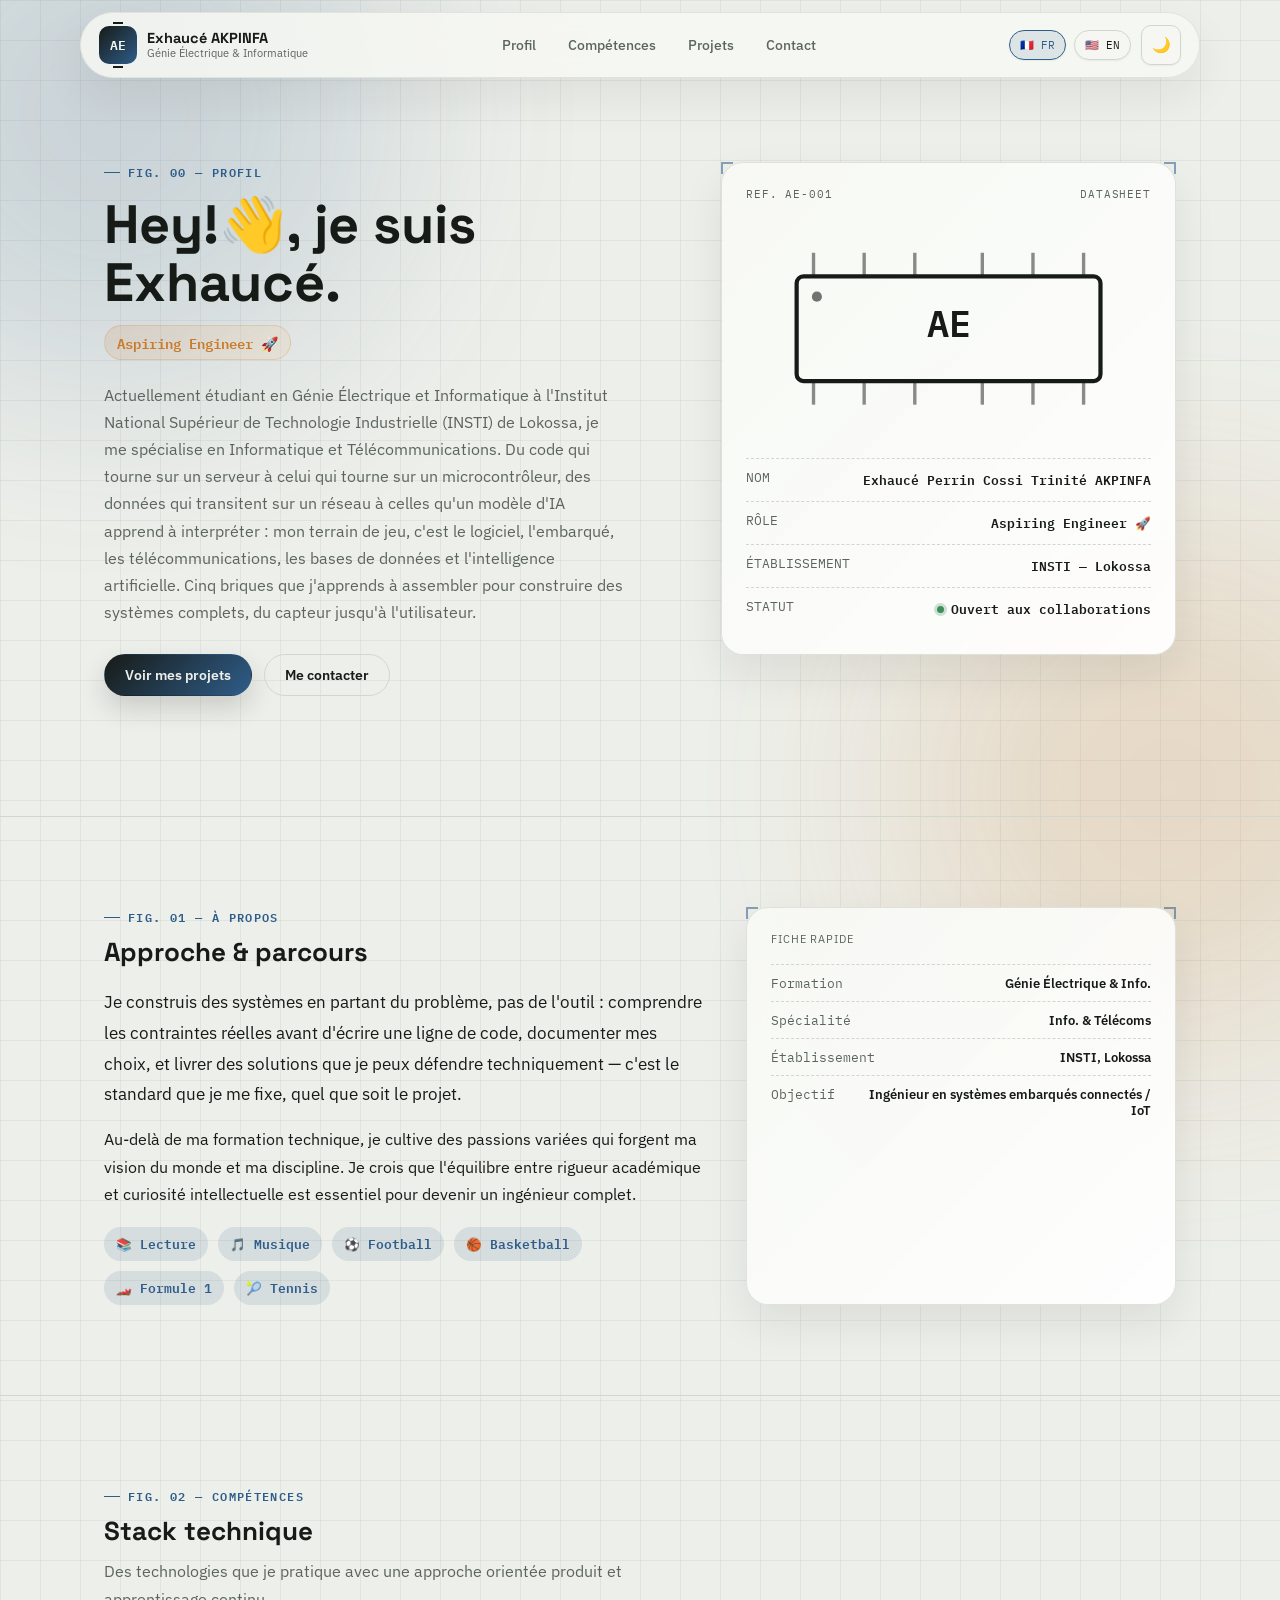
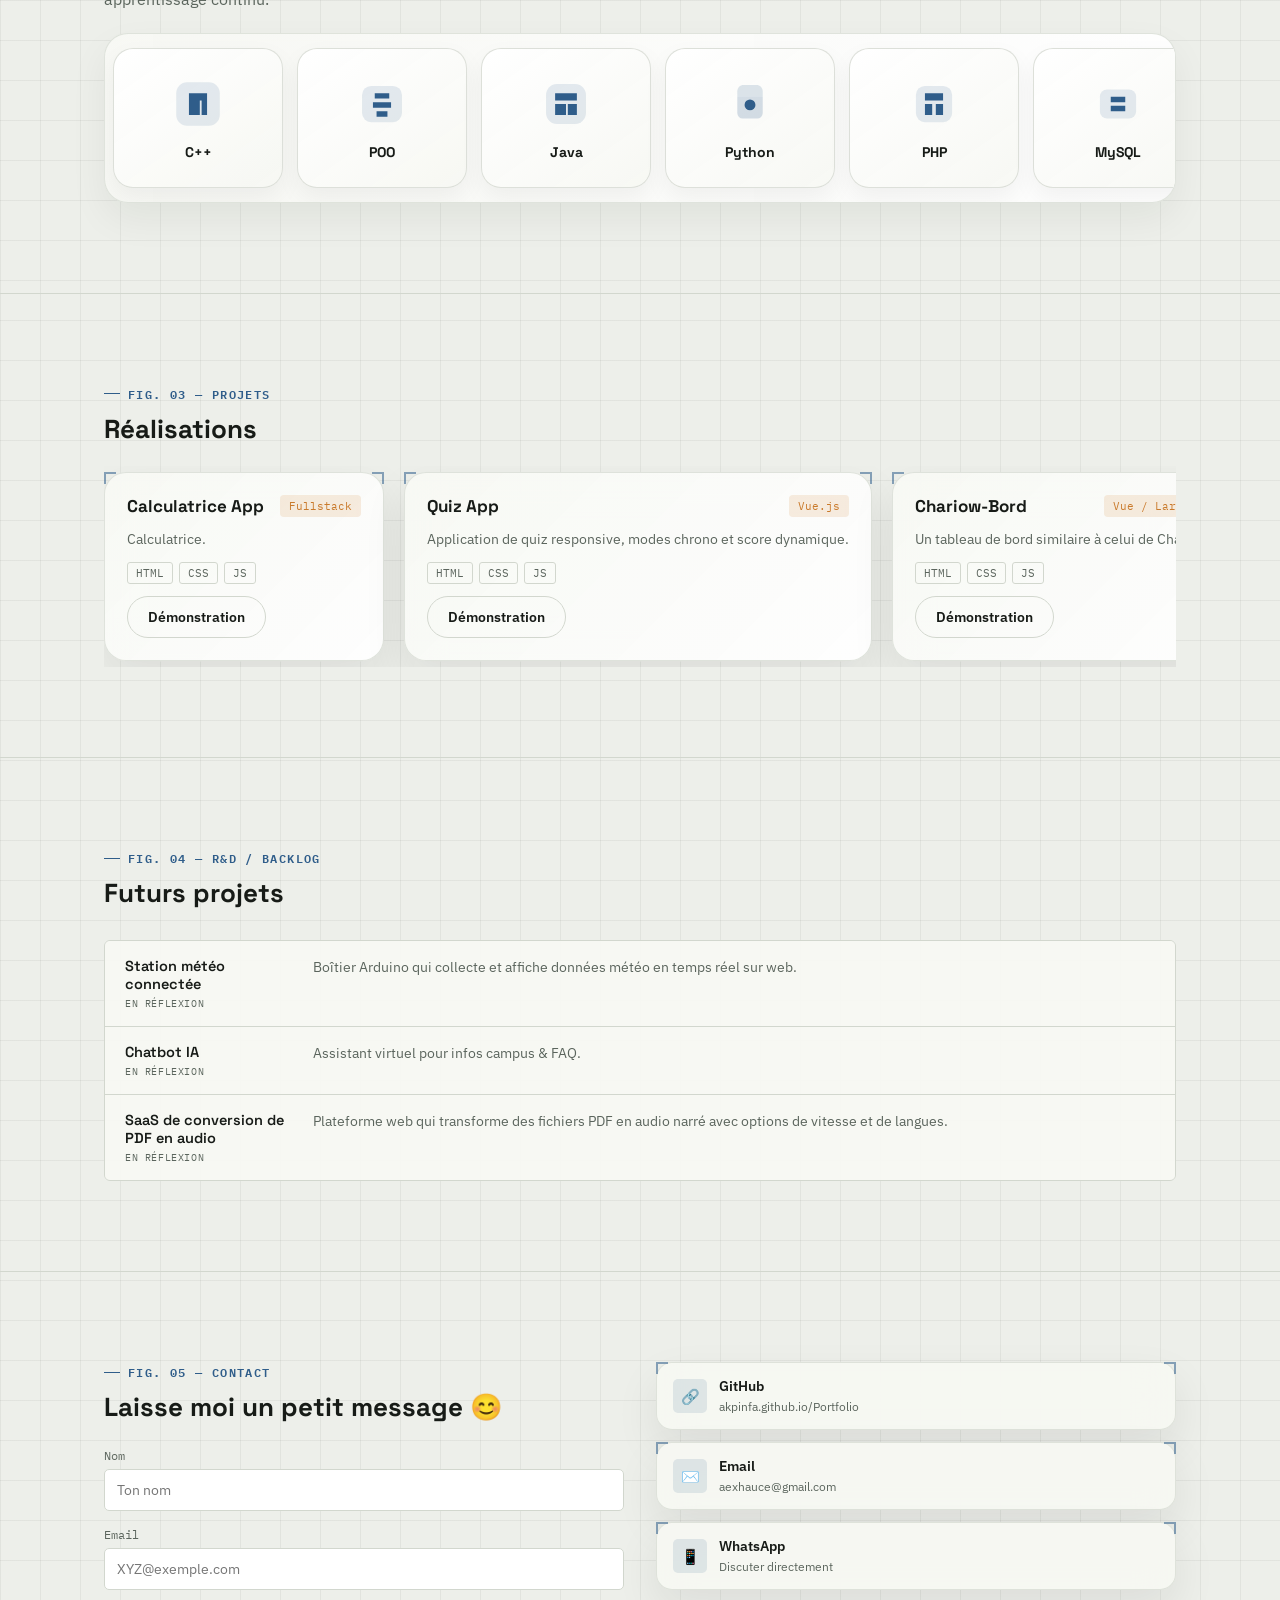
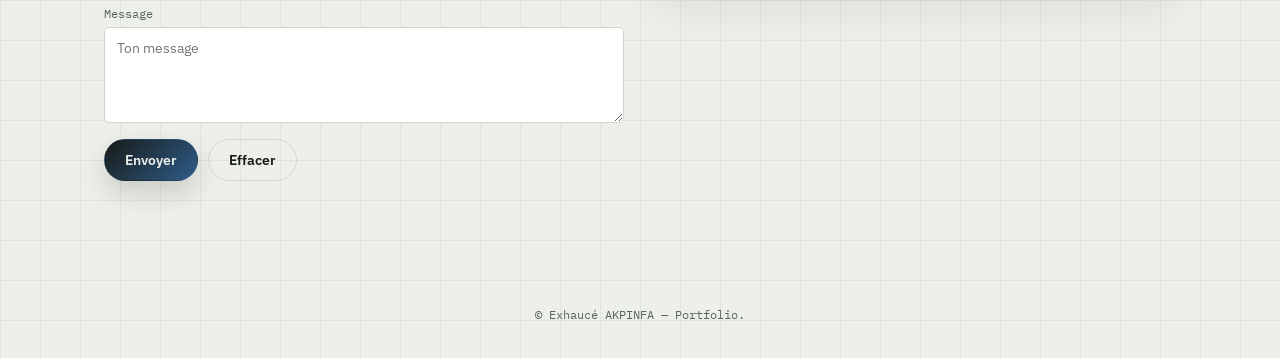
==== index.html @ bc0ed8f1 "Update demo links to use GitHub Pages URLs" ====
<!DOCTYPE html>
<html lang="fr">
<head>
<meta charset="UTF-8" />
<meta name="viewport" content="width=device-width, initial-scale=1" />
<title>Exhaucé AKPINFA — Portfolio</title>
<meta name="description" content="Portfolio d'AKPINFA Cossi Trinité Exhaucé Perrin — étudiant en Génie Électrique &amp; Informatique et Télécommunication, INSTI Lokossa. Aspiring Engineer 🚀" />
<link rel="icon" href="data:image/svg+xml,%3Csvg xmlns='http://www.w3.org/2000/svg' viewBox='0 0 40 40'%3E%3Crect x='6' y='6' width='28' height='28' rx='3' fill='%23171B17'/%3E%3Ctext x='20' y='26' text-anchor='middle' font-family='monospace' font-size='14' fill='%236FB3E8'%3EAE%3C/text%3E%3C/svg%3E" />
<link rel="preconnect" href="https://fonts.googleapis.com">
<link rel="stylesheet" href="https://fonts.googleapis.com/css2?family=Space+Grotesk:wght@500;600;700&family=IBM+Plex+Sans:wght@400;500;600&family=IBM+Plex+Mono:wght@400;500;600&display=swap">
<link rel="stylesheet" href="style.css">
</head>
<body>

<header class="site-nav">
  <div class="wrap nav-inner">
    <a href="#top" class="brand">
      <div class="chip-logo">AE</div>
      <div class="brand-text">
        <div class="brand-name">Exhaucé AKPINFA</div>
        <div class="brand-role">Génie Électrique &amp; Informatique </div>
      </div>
    </a>
    <nav class="links nav-mobile-hide">
      <a href="#about" data-i18n="navAbout">Profil</a>
      <a href="#skills" data-i18n="navSkills">Compétences</a>
      <a href="#projects" data-i18n="navProjects">Projets</a>
      <a href="#contact" data-i18n="navContact">Contact</a>
    </nav>
    <div class="header-actions">
      <div class="lang-switcher" role="tablist" aria-label="Language selector">
        <button class="lang-switch active" type="button" data-lang="fr" aria-label="Français">🇫🇷 FR</button>
        <button class="lang-switch" type="button" data-lang="en" aria-label="English">🇺🇸 EN</button>
      </div>
      <button class="theme-toggle" id="themeToggle" aria-label="Basculer en mode plan (blueprint)" title="Mode plan / blueprint">🌙</button>
    </div>
  </div>
</header>

<main id="top">

  <!-- ============ HERO ============ -->
  <section class="hero">
    <div class="wrap hero-grid">
      <div class="hero-copy reveal">
        <span class="eyebrow" data-i18n="heroEyebrow">FIG. 00 — PROFIL</span>
        <h1 class="hero-title" data-i18n="heroTitle">Hey!👋, je suis Exhaucé.</h1>
        <span class="hero-role" data-i18n="heroRole">Aspiring Engineer 🚀</span>
        <p class="hero-lede" data-i18n="heroIntro">
          Actuellement étudiant en Génie Électrique et Informatique à l'Institut National Supérieur de
          Technologie Industrielle (INSTI) de Lokossa, je me spécialise en Informatique et
          Télécommunications. Du code qui tourne sur un serveur à celui qui tourne sur un microcontrôleur, des données qui transitent sur un réseau à celles qu'un modèle d'IA apprend à interpréter : mon terrain de jeu, c'est le logiciel, l'embarqué, les télécommunications, les bases de données et l'intelligence artificielle. Cinq briques que j'apprends à assembler pour construire des systèmes complets, du capteur jusqu'à l'utilisateur.
        </p>
        <div class="hero-ctas">
          <a href="#projects" class="btn btn-primary" data-i18n="heroBtnProjects">Voir mes projets</a>
          <a href="#contact" class="btn btn-ghost" data-i18n="heroBtnContact">Me contacter</a>
        </div>
      </div>

      <div class="spec-card datasheet reveal">
        <div class="datasheet-title">
          <span>REF. AE-001</span>
          <span>DATASHEET</span>
        </div>

        <svg class="ic-diagram" viewBox="0 0 240 130" fill="none">
          <!-- pins -->
          <g stroke="currentColor" stroke-width="2" opacity="0.5">
            <line x1="40" y1="20" x2="40" y2="34"/>
            <line x1="70" y1="20" x2="70" y2="34"/>
            <line x1="100" y1="20" x2="100" y2="34"/>
            <line x1="140" y1="20" x2="140" y2="34"/>
            <line x1="170" y1="20" x2="170" y2="34"/>
            <line x1="200" y1="20" x2="200" y2="34"/>
            <line x1="40" y1="96" x2="40" y2="110"/>
            <line x1="70" y1="96" x2="70" y2="110"/>
            <line x1="100" y1="96" x2="100" y2="110"/>
            <line x1="140" y1="96" x2="140" y2="110"/>
            <line x1="170" y1="96" x2="170" y2="110"/>
            <line x1="200" y1="96" x2="200" y2="110"/>
          </g>
          <rect x="30" y="34" width="180" height="62" rx="4" fill="none" stroke="currentColor" stroke-width="2.5"/>
          <circle cx="42" cy="46" r="3" fill="currentColor" opacity="0.6"/>
          <text x="120" y="70" text-anchor="middle" font-family="'IBM Plex Mono', monospace" font-size="22" font-weight="600" fill="currentColor">AE</text>
        </svg>

        <div class="datasheet-row">
          <span class="datasheet-key" data-i18n="datasheetName">NOM</span>
          <span class="datasheet-val">Exhaucé Perrin Cossi Trinité AKPINFA</span>
        </div>
        <div class="datasheet-row">
          <span class="datasheet-key" data-i18n="datasheetRole">RÔLE</span>
          <span class="datasheet-val">Aspiring Engineer 🚀</span>
        </div>
        <div class="datasheet-row">
          <span class="datasheet-key" data-i18n="datasheetSchool">ÉTABLISSEMENT</span>
          <span class="datasheet-val">INSTI — Lokossa</span>
        </div>
        <div class="datasheet-row">
          <span class="datasheet-key" data-i18n="datasheetStatus">STATUT</span>
          <span class="datasheet-val status-live">
            <span class="led-dot"></span> <span data-i18n="datasheetStatusValue">Ouvert aux collaborations</span>
          </span>
        </div>
      </div>
    </div>
  </section>

  <!-- ============ ABOUT ============ -->
  <section id="about">
    <div class="wrap about-grid">
      <div class="about-text reveal">
        <span class="eyebrow" data-i18n="aboutEyebrow">FIG. 01 — À PROPOS</span>
        <h2 class="section-title" style="margin-bottom:18px;" data-i18n="aboutTitle">Approche &amp; parcours</h2>
        <p class="lede" data-i18n="aboutP1">
          Je construis des systèmes en partant du problème, pas de l'outil : comprendre les contraintes
          réelles avant d'écrire une ligne de code, documenter mes choix, et livrer des solutions que je
          peux défendre techniquement — c'est le standard que je me fixe, quel que soit le projet.
        </p>
        <p data-i18n="aboutP2">
          Au-delà de ma formation technique, je cultive des passions variées qui forgent ma vision du monde et ma discipline. Je crois que l'équilibre entre rigueur académique et curiosité intellectuelle est essentiel pour devenir un ingénieur complet.
        </p>
        <div class="interest-list">
          <span class="interest-chip">📚 Lecture</span>
          <span class="interest-chip">🎵 Musique</span>
          <span class="interest-chip">⚽ Football</span>
          <span class="interest-chip">🏀 Basketball</span>
          <span class="interest-chip">🏎️ Formule 1</span>
          <span class="interest-chip">🎾 Tennis</span>
        </div>
      </div>

      <div class="spec-card facts-card reveal">
        <div class="datasheet-title"><span data-i18n="aboutQuickCard">FICHE RAPIDE</span></div>
        <div class="datasheet-row">
          <span class="datasheet-key mono" data-i18n="aboutFormation">Formation</span>
          <span class="datasheet-val">Génie Électrique &amp; Info.</span>
        </div>
        <div class="datasheet-row">
          <span class="datasheet-key mono" data-i18n="aboutSpeciality">Spécialité</span>
          <span class="datasheet-val">Info. &amp; Télécoms</span>
        </div>
        <div class="datasheet-row">
          <span class="datasheet-key mono" data-i18n="aboutSchool">Établissement</span>
          <span class="datasheet-val">INSTI, Lokossa</span>
        </div>
        <div class="datasheet-row">
          <span class="datasheet-key mono" data-i18n="aboutGoal">Objectif</span>
          <span class="datasheet-val">Ingénieur en systèmes embarqués connectés / IoT</span>
        </div>
      </div>
    </div>
  </section>

  <!-- ============ SKILLS ============ -->
  <section id="skills">
    <div class="wrap">
      <div class="skills-head reveal">
        <div>
          <span class="eyebrow" data-i18n="skillsEyebrow">FIG. 02 — COMPÉTENCES</span>
          <h2 class="section-title" style="margin-bottom:10px;" data-i18n="skillsTitle">Stack technique</h2>
          <p class="skills-intro" data-i18n="skillsIntro">Des technologies que je pratique avec une approche orientée produit et apprentissage continu.</p>
        </div>
      </div>
      <div class="skills-marquee reveal" aria-label="Technologies principales">
        <div class="marquee-track">
          <div class="marquee-group">
            <div class="skill-pill"><svg viewBox="0 0 64 64" aria-hidden="true"><rect x="8" y="8" width="48" height="48" rx="12" fill="currentColor" opacity="0.12"/><path d="M22 20h20v8H22zM22 28h12v16H22zM36 28h6v16h-6z" fill="currentColor"/></svg><span>C++</span></div>
            <div class="skill-pill"><svg viewBox="0 0 64 64" aria-hidden="true"><rect x="10" y="12" width="44" height="40" rx="10" fill="currentColor" opacity="0.12"/><path d="M24 20h16v6H24zM22 30h20v6H22zM26 40h12v6H26z" fill="currentColor"/></svg><span>POO</span></div>
            <div class="skill-pill"><svg viewBox="0 0 64 64" aria-hidden="true"><rect x="10" y="10" width="44" height="44" rx="12" fill="currentColor" opacity="0.12"/><path d="M20 20h24v8H20zM20 32h12v12H20zM34 32h10v12H34z" fill="currentColor"/></svg><span>Java</span></div>
            <div class="skill-pill"><svg viewBox="0 0 64 64" aria-hidden="true"><path d="M18 18c0-4 3-7 7-7h14c4 0 7 3 7 7v6H18z" fill="currentColor" opacity="0.16"/><path d="M18 24h28v18a6 6 0 0 1-6 6H24a6 6 0 0 1-6-6z" fill="currentColor" opacity="0.2"/><circle cx="32" cy="33" r="6" fill="currentColor"/></svg><span>Python</span></div>
            <div class="skill-pill"><svg viewBox="0 0 64 64" aria-hidden="true"><rect x="12" y="12" width="40" height="40" rx="10" fill="currentColor" opacity="0.12"/><path d="M22 20h20v8H22zM22 32h8v12h-8zM34 32h8v12h-8z" fill="currentColor"/></svg><span>PHP</span></div>
            <div class="skill-pill"><svg viewBox="0 0 64 64" aria-hidden="true"><rect x="12" y="16" width="40" height="32" rx="8" fill="currentColor" opacity="0.12"/><path d="M24 24h16v6H24zM24 34h16v6H24z" fill="currentColor"/></svg><span>MySQL</span></div>
            <div class="skill-pill"><svg viewBox="0 0 64 64" aria-hidden="true"><path d="M18 18h28a6 6 0 0 1 6 6v16a6 6 0 0 1-6 6H18a6 6 0 0 1-6-6V24a6 6 0 0 1 6-6Z" fill="currentColor" opacity="0.12"/><path d="M22 24v16l10-6 10 6V24" stroke="currentColor" stroke-width="4" fill="none" stroke-linecap="round" stroke-linejoin="round"/></svg><span>Laravel</span></div>
            <div class="skill-pill"><svg viewBox="0 0 64 64" aria-hidden="true"><rect x="10" y="14" width="44" height="36" rx="10" fill="currentColor" opacity="0.12"/><path d="M22 22h20v20H22z" fill="currentColor" opacity="0.22"/><path d="M26 30h12v4H26zM26 38h8v4h-8z" fill="currentColor"/></svg><span>React</span></div>
            <div class="skill-pill"><svg viewBox="0 0 64 64" aria-hidden="true"><path d="M16 18c0-4 3-7 7-7h18c4 0 7 3 7 7v28c0 4-3 7-7 7H23c-4 0-7-3-7-7z" fill="currentColor" opacity="0.12"/><path d="M24 20v24M40 20v24" stroke="currentColor" stroke-width="5" stroke-linecap="round"/></svg><span>Node</span></div>
          </div>
          <div class="marquee-group" aria-hidden="true">
            <div class="skill-pill"><svg viewBox="0 0 64 64" aria-hidden="true"><rect x="8" y="8" width="48" height="48" rx="12" fill="currentColor" opacity="0.12"/><path d="M22 20h20v8H22zM22 28h12v16H22zM36 28h6v16h-6z" fill="currentColor"/></svg><span>C++</span></div>
            <div class="skill-pill"><svg viewBox="0 0 64 64" aria-hidden="true"><rect x="10" y="12" width="44" height="40" rx="10" fill="currentColor" opacity="0.12"/><path d="M24 20h16v6H24zM22 30h20v6H22zM26 40h12v6H26z" fill="currentColor"/></svg><span>POO</span></div>
            <div class="skill-pill"><svg viewBox="0 0 64 64" aria-hidden="true"><rect x="10" y="10" width="44" height="44" rx="12" fill="currentColor" opacity="0.12"/><path d="M20 20h24v8H20zM20 32h12v12H20zM34 32h10v12H34z" fill="currentColor"/></svg><span>Java</span></div>
            <div class="skill-pill"><svg viewBox="0 0 64 64" aria-hidden="true"><path d="M18 18c0-4 3-7 7-7h14c4 0 7 3 7 7v6H18z" fill="currentColor" opacity="0.16"/><path d="M18 24h28v18a6 6 0 0 1-6 6H24a6 6 0 0 1-6-6z" fill="currentColor" opacity="0.2"/><circle cx="32" cy="33" r="6" fill="currentColor"/></svg><span>Python</span></div>
            <div class="skill-pill"><svg viewBox="0 0 64 64" aria-hidden="true"><rect x="12" y="12" width="40" height="40" rx="10" fill="currentColor" opacity="0.12"/><path d="M22 20h20v8H22zM22 32h8v12h-8zM34 32h8v12h-8z" fill="currentColor"/></svg><span>PHP</span></div>
            <div class="skill-pill"><svg viewBox="0 0 64 64" aria-hidden="true"><rect x="12" y="16" width="40" height="32" rx="8" fill="currentColor" opacity="0.12"/><path d="M24 24h16v6H24zM24 34h16v6H24z" fill="currentColor"/></svg><span>MySQL</span></div>
            <div class="skill-pill"><svg viewBox="0 0 64 64" aria-hidden="true"><path d="M18 18h28a6 6 0 0 1 6 6v16a6 6 0 0 1-6 6H18a6 6 0 0 1-6-6V24a6 6 0 0 1 6-6Z" fill="currentColor" opacity="0.12"/><path d="M22 24v16l10-6 10 6V24" stroke="currentColor" stroke-width="4" fill="none" stroke-linecap="round" stroke-linejoin="round"/></svg><span>Laravel</span></div>
            <div class="skill-pill"><svg viewBox="0 0 64 64" aria-hidden="true"><rect x="10" y="14" width="44" height="36" rx="10" fill="currentColor" opacity="0.12"/><path d="M22 22h20v20H22z" fill="currentColor" opacity="0.22"/><path d="M26 30h12v4H26zM26 38h8v4h-8z" fill="currentColor"/></svg><span>React</span></div>
            <div class="skill-pill"><svg viewBox="0 0 64 64" aria-hidden="true"><path d="M16 18c0-4 3-7 7-7h18c4 0 7 3 7 7v28c0 4-3 7-7 7H23c-4 0-7-3-7-7z" fill="currentColor" opacity="0.12"/><path d="M24 20v24M40 20v24" stroke="currentColor" stroke-width="5" stroke-linecap="round"/></svg><span>Node</span></div>
          </div>
        </div>
      </div>
    </div>
  </section>

  <!-- ============ PROJECTS ============ -->
  <section id="projects">
    <div class="wrap">
      <div class="section-title-row reveal">
        <div>
          <span class="eyebrow" data-i18n="projectsEyebrow">FIG. 03 — PROJETS</span>
          <h2 class="section-title" data-i18n="projectsTitle">Réalisations</h2>
        </div>
      </div>
      <div class="projects-marquee">
        <div class="projects-track">
          <div class="projects-group">
            <div class="spec-card project-card" id="project-demo-1">
              <div class="project-top">
                <div class="project-name" data-i18n="project1Name">Calculatrice App</div>
                <span class="project-stack-badge" data-i18n="project1Badge">Fullstack</span>
              </div>
              <div class="project-desc" data-i18n="project1Desc">Calculatrice.</div>
              <div class="tag-row">
                <span class="tag">HTML</span><span class="tag">CSS</span><span class="tag">JS</span>
              </div>
              <a href="akpinfa.github.io/Portfolio/calculatrice.html" target="_blank" rel="noopener" class="btn btn-ghost demo-btn">Démonstration</a>
            </div>
            <div class="spec-card project-card" id="project-demo-2">
              <div class="project-top">
                <div class="project-name" data-i18n="project2Name">Quiz App</div>
                <span class="project-stack-badge">Vue.js</span>
              </div>
              <div class="project-desc" data-i18n="project2Desc">Application de quiz responsive, modes chrono et score dynamique.</div>
              <div class="tag-row">
                <span class="tag">HTML</span><span class="tag">CSS</span><span class="tag">JS</span>
              </div>
              <a href="	akpinfa.github.io/Portfolio/Wave.html" target="_blank" rel="noopener" class="btn btn-ghost demo-btn">Démonstration</a>
            </div>
            <div class="spec-card project-card" id="project-demo-3">
              <div class="project-top">
                <div class="project-name" data-i18n="project3Name">Chariow-Bord</div>
                <span class="project-stack-badge">Vue / Laravel</span>
              </div>
              <div class="project-desc" data-i18n="project3Desc">Un tableau de bord similaire à celui de Chariow.</div>
              <div class="tag-row">
                <span class="tag">HTML</span><span class="tag">CSS</span><span class="tag">JS</span>
              </div>
              <a href="	akpinfa.github.io/Portfolio/Dashborad%20chariow.html" target="_blank" rel="noopener" class="btn btn-ghost demo-btn">Démonstration</a>
            </div>
          </div>
          <div class="projects-group" aria-hidden="true">
            <div class="spec-card project-card" id="project-demo-1-copy">
              <div class="project-top">
                <div class="project-name" data-i18n="project1Name">Calculatrice App</div>
                <span class="project-stack-badge" data-i18n="project1Badge">Fullstack</span>
              </div>
              <div class="project-desc" data-i18n="project1Desc">Calculatrice.</div>
              <div class="tag-row">
                <span class="tag">HTML</span><span class="tag">CSS</span><span class="tag">JS</span>
              </div>
              <a href="https://github.com/AKPINFA/Portfolio/blob/main/calculatrice.html" target="_blank" rel="noopener" class="btn btn-ghost demo-btn">Démonstration</a>
            </div>
            <div class="spec-card project-card" id="project-demo-2-copy">
              <div class="project-top">
                <div class="project-name" data-i18n="project2Name">Quiz App</div>
                <span class="project-stack-badge">Vue.js</span>
              </div>
              <div class="project-desc" data-i18n="project2Desc">Application de quiz responsive, modes chrono et score dynamique.</div>
              <div class="tag-row">
                <span class="tag">HTML</span><span class="tag">CSS</span><span class="tag">JS</span>
              </div>
              <a href="https://github.com/AKPINFA/Portfolio/blob/main/Wave.html" target="_blank" rel="noopener" class="btn btn-ghost demo-btn">Démonstration</a>
            </div>
            <div class="spec-card project-card" id="project-demo-3-copy">
              <div class="project-top">
                <div class="project-name" data-i18n="project3Name">Chariow-Bord</div>
                <span class="project-stack-badge">Vue / Laravel</span>
              </div>
              <div class="project-desc" data-i18n="project3Desc">Un tableau de bord similaire à celui de Chariow.</div>
              <div class="tag-row">
                <span class="tag">HTML</span><span class="tag">CSS</span><span class="tag">JS</span>
              </div>
              <a href="https://github.com/AKPINFA/Portfolio/blob/main/Dashborad%20chariow.html" target="_blank" rel="noopener" class="btn btn-ghost demo-btn">Démonstration</a>
            </div>
          </div>
        </div>
      </div>
    </div>
  </section>

  <!-- ============ FUTURS PROJETS ============ -->
  <section id="backlog">
    <div class="wrap">
      <span class="eyebrow" data-i18n="backlogEyebrow">FIG. 04 — R&amp;D / BACKLOG</span>
      <h2 class="section-title" style="margin-bottom:30px;" data-i18n="backlogTitle">Futurs projets</h2>
      <div class="backlog-list">
        <div class="backlog-item">
          <div>
            <div class="backlog-name" data-i18n="backlog2Name">Station météo connectée</div>
            <span class="backlog-status" data-i18n="backlog2Status">En réflexion</span>
          </div>
          <div class="backlog-desc" data-i18n="backlog2Desc">Boîtier Arduino qui collecte et affiche données météo en temps réel sur web.</div>
        </div>
        <div class="backlog-item">
          <div>
            <div class="backlog-name" data-i18n="backlog6Name">Chatbot IA</div>
            <span class="backlog-status" data-i18n="backlog6Status">En réflexion</span>
          </div>
          <div class="backlog-desc" data-i18n="backlog6Desc">Assistant virtuel pour infos campus &amp; FAQ.</div>
        </div>
        <div class="backlog-item">
          <div>
            <div class="backlog-name" data-i18n="backlog8Name">SaaS de conversion de PDF en audio</div>
            <span class="backlog-status" data-i18n="backlog8Status">En réflexion</span>
          </div>
          <div class="backlog-desc" data-i18n="backlog8Desc">Plateforme web qui transforme des fichiers PDF en audio narré avec options de vitesse et de langues.</div>
        </div>
      </div>
    </div>
  </section>

  <!-- ============ CONTACT ============ -->
  <section id="contact">
    <div class="wrap contact-grid">
      <div>
        <span class="eyebrow" data-i18n="contactEyebrow">FIG. 05 — CONTACT</span>
        <h2 class="section-title" style="margin-bottom:24px;" data-i18n="contactTitle">Laisse moi un petit message 😊</h2>
        <form id="contactForm">
          <div class="field">
            <label for="name" data-i18n="contactNameLabel">Nom</label>
            <input type="text" id="name" name="name" data-i18n-placeholder="contactNamePlaceholder" placeholder="Ton nom" required />
          </div>
          <div class="field">
            <label for="email" data-i18n="contactEmailLabel">Email</label>
            <input type="email" id="email" name="email" data-i18n-placeholder="contactEmailPlaceholder" placeholder="XYZ@exemple.com" required />
          </div>
          <div class="field">
            <label for="message" data-i18n="contactMessageLabel">Message</label>
            <textarea id="message" name="message" rows="4" data-i18n-placeholder="contactMessagePlaceholder" placeholder="Ton message" required></textarea>
          </div>
          <div class="form-actions">
            <button type="submit" class="btn btn-primary" data-i18n="contactSubmit">Envoyer</button>
            <button type="reset" class="btn btn-ghost" data-i18n="contactReset">Effacer</button>
          </div>
        </form>
      </div>

      <div class="direct-links">
        <a class="spec-card direct-link" href="https://akpinfa.github.io/Portfolio" target="_blank" rel="noopener">
          <span class="ic">🔗</span>
          <span>
            <span class="direct-link-title" style="display:block;" data-i18n="contactGithub">GitHub</span>
            <span class="direct-link-sub">akpinfa.github.io/Portfolio</span>
          </span>
        </a>
        <a class="spec-card direct-link" href="mailto:aexhauce@gmail.com">
          <span class="ic">✉️</span>
          <span>
            <span class="direct-link-title" style="display:block;" data-i18n="contactEmail">Email</span>
            <span class="direct-link-sub">aexhauce@gmail.com</span>
          </span>
        </a>
        <a class="spec-card direct-link" href="https://wa.me/qr/JQLBW744HTAOM1" target="_blank" rel="noopener">
          <span class="ic">📱</span>
          <span>
            <span class="direct-link-title" style="display:block;" data-i18n="contactWhatsapp">WhatsApp</span>
            <span class="direct-link-sub" data-i18n="contactWhatsappSub">Discuter directement</span>
          </span>
        </a>
      </div>
    </div>
  </section>

</main>

<footer>
  <div class="wrap">
    <p data-i18n="footerText">© <span id="year"></span> Exhaucé AKPINFA — Portfolio.</p>
  </div>
</footer>

<script src="script.js"></script>

</body>
</html>
---- style.css ----
:root{
    --bg:#EDEFEA;
    --bg-card:#F6F7F2;
    --bg-raised:#FFFFFF;
    --ink:#171B17;
    --ink-soft:#5B655D;
    --line:#D2D7CE;
    --grid-line:rgba(23,27,23,0.055);
    --accent:#2F5D8A;
    --accent-soft:rgba(47,93,138,0.12);
    --accent2:#C97A2B;
    --accent2-soft:rgba(201,122,43,0.14);
    --led:#3E8E5C;
    --radius:6px;
    --shadow:0 1px 2px rgba(23,27,23,0.06);
    color-scheme: light;
  }
  html.theme-blueprint{
    --bg:#0E2540;
    --bg-card:#123356;
    --bg-raised:#153A63;
    --ink:#EAF1F8;
    --ink-soft:#9FB9D2;
    --line:rgba(255,255,255,0.16);
    --grid-line:rgba(255,255,255,0.07);
    --accent:#7DC0F2;
    --accent-soft:rgba(125,192,242,0.16);
    --accent2:#F2A65A;
    --accent2-soft:rgba(242,166,90,0.18);
    --led:#6BE39A;
    --shadow:0 1px 2px rgba(0,0,0,0.35);
    color-scheme: dark;
  }

  *{box-sizing:border-box;}
  html{scroll-behavior:smooth;}
  body{
    margin:0;
    overflow-x:hidden;
    position:relative;
    background:
      linear-gradient(var(--grid-line) 1px, transparent 1px) 0 0/40px 40px,
      linear-gradient(90deg, var(--grid-line) 1px, transparent 1px) 0 0/40px 40px,
      var(--bg);
    color:var(--ink);
    font-family:'IBM Plex Sans', sans-serif;
    transition:background-color .25s ease, color .25s ease;
    -webkit-font-smoothing:antialiased;
  }
  body::before, body::after{
    content:"";
    position:fixed;
    width:34rem;
    height:34rem;
    border-radius:50%;
    filter:blur(110px);
    opacity:.18;
    z-index:-1;
    pointer-events:none;
    animation:floatGlow 14s ease-in-out infinite;
  }
  body::before{top:-10rem; left:-10rem; background:var(--accent);}
  body::after{bottom:-10rem; right:-10rem; background:var(--accent2); animation-duration:18s;}
  a{color:inherit;}
  img,svg{max-width:100%;}
  ::selection{background:var(--accent-soft); color:var(--ink);}
  :focus-visible{outline:2px solid var(--accent); outline-offset:3px;}

  .wrap{max-width:1120px; margin:0 auto; padding:0 24px;}
  .mono{font-family:'IBM Plex Mono', monospace;}

  .eyebrow{
    font-family:'IBM Plex Mono', monospace;
    font-size:11.5px;
    letter-spacing:.12em;
    text-transform:uppercase;
    color:var(--accent);
    font-weight:600;
    display:flex;
    align-items:center;
    gap:8px;
  }
  .eyebrow::before{
    content:"";
    width:16px; height:1px; background:var(--accent);
    display:inline-block;
  }

  /* ---------- Nav ---------- */
  header.site-nav{
    position:sticky; top:0; z-index:40;
    padding:12px 0;
    background:transparent;
  }
  .nav-inner{
    display:flex; align-items:center; justify-content:space-between;
    padding:12px 18px;
    gap:16px;
    border:1px solid color-mix(in srgb, var(--line) 70%, white 30%);
    border-radius:999px;
    background:color-mix(in srgb, var(--bg-card) 70%, rgba(255,255,255,0.45));
    backdrop-filter:blur(22px);
    box-shadow:0 18px 45px rgba(23,27,23,0.07);
  }
  .brand{display:flex; align-items:center; gap:10px; text-decoration:none;}
  .chip-logo{
    width:38px; height:38px; border-radius:10px;
    background:linear-gradient(135deg, var(--ink), var(--accent)); color:var(--bg-card);
    display:flex; align-items:center; justify-content:center;
    font-family:'IBM Plex Mono', monospace; font-weight:600; font-size:13px;
    position:relative; flex-shrink:0;
  }
  .chip-logo::before, .chip-logo::after{
    content:""; position:absolute; left:50%; transform:translateX(-50%);
    width:10px; height:2px; background:var(--ink);
  }
  .chip-logo::before{ top:-4px; }
  .chip-logo::after{ bottom:-4px; }
  .brand-text{line-height:1.15;}
  .brand-name{font-family:'Space Grotesk', sans-serif; font-weight:700; font-size:14.5px;}
  .brand-role{font-size:11px; color:var(--ink-soft);}

  nav.links{display:flex; align-items:center; gap:8px;}
  nav.links a{
    font-size:13.5px; text-decoration:none; color:var(--ink-soft);
    font-weight:500; padding:8px 12px; border-radius:999px;
    transition:all .2s ease;
  }
  nav.links a:hover, nav.links a:focus-visible{
    color:var(--accent); background:var(--accent-soft); transform:translateY(-1px);
  }

  .header-actions{display:flex; align-items:center; gap:10px;}
  .theme-toggle{
    border:1px solid var(--line); background:var(--bg-card);
    width:40px; height:40px; border-radius:10px; cursor:pointer;
    display:flex; align-items:center; justify-content:center;
    font-size:15px; color:var(--ink);
    box-shadow:var(--shadow);
    transition:transform .2s ease, box-shadow .2s ease;
  }
  .theme-toggle:hover{transform:translateY(-1px); box-shadow:0 10px 24px rgba(23,27,23,0.12);}
  .lang-switcher{display:flex; gap:8px; flex-wrap:wrap;}
  .lang-switch{
    border:1px solid var(--line); background:var(--bg-card); color:var(--ink);
    padding:7px 10px; border-radius:999px; cursor:pointer; font-family:'IBM Plex Mono', monospace;
    font-size:11px; transition:all .2s ease; box-shadow:var(--shadow);
  }
  .lang-switch.active, .lang-switch:hover{
    background:var(--accent-soft); color:var(--accent); border-color:var(--accent);
  }
  .nav-mobile-hide{display:flex;}
  @media (max-width:720px){
    .nav-mobile-hide{display:none;}
  }

  /* ---------- Section scaffolding ---------- */
  section{padding:90px 0;}
  section + section{border-top:1px solid var(--line);}
  .section-head{margin-bottom:36px;}
  .section-title-row{
    display:flex; justify-content:space-between; align-items:center; gap:16px;
    flex-wrap:wrap; margin-bottom:20px;
  }
  h2.section-title{
    font-family:'Space Grotesk', sans-serif;
    font-size:26px; font-weight:700; margin:8px 0 0;
  }
  .section-title-row .btn{padding:9px 14px;}
  .demo-btn{margin-top:auto; width:max-content; padding:8px 12px; font-size:12px;}

  /* corner-bracket "spec card" */
  .spec-card{
    position:relative;
    background:linear-gradient(135deg, color-mix(in srgb, var(--bg-card) 82%, rgba(255,255,255,0.75)), color-mix(in srgb, var(--bg-raised) 78%, rgba(255,255,255,0.68)));
    border:1px solid color-mix(in srgb, var(--line) 70%, rgba(255,255,255,0.55));
    border-radius:22px;
    padding:24px;
    box-shadow:0 18px 44px rgba(23,27,23,0.08);
    backdrop-filter:blur(18px);
  }
  .spec-card::before, .spec-card::after,
  .spec-card .bracket-br, .spec-card .bracket-bl{
    content:""; position:absolute; width:10px; height:10px;
    border-color:var(--accent); opacity:.55;
  }
  .spec-card::before{ top:-1px; left:-1px; border-top:2px solid var(--accent); border-left:2px solid var(--accent); }
  .spec-card::after{ top:-1px; right:-1px; border-top:2px solid var(--accent); border-right:2px solid var(--accent); }

  /* ---------- Hero ---------- */
  .hero{padding-top:72px;}
  .hero-grid{
    display:grid; grid-template-columns:1.25fr 1fr; gap:48px; align-items:start;
  }
  h1.hero-title{
    font-family:'Space Grotesk', sans-serif;
    font-size:clamp(34px, 4.6vw, 54px);
    line-height:1.08; font-weight:700;
    margin:14px 0 6px;
  }
  .hero-role{
    display:inline-flex; align-items:center; gap:8px;
    font-family:'IBM Plex Mono', monospace;
    font-size:14px; font-weight:600; color:var(--accent2);
    background:linear-gradient(135deg, var(--accent2-soft), color-mix(in srgb, var(--accent2-soft) 70%, var(--bg-card)));
    padding:5px 12px; border-radius:999px;
    margin:6px 0 22px;
    border:1px solid color-mix(in srgb, var(--accent2) 20%, transparent);
  }
  .hero-lede{
    font-size:16px; line-height:1.7; color:var(--ink-soft);
    max-width:520px; margin:0 0 28px;
  }
  .hero-ctas{display:flex; gap:12px; flex-wrap:wrap; margin-bottom:30px;}
  .btn{
    font-family:'IBM Plex Sans', sans-serif; font-weight:600; font-size:14px;
    padding:11px 20px; border-radius:999px; text-decoration:none;
    display:inline-flex; align-items:center; gap:8px; cursor:pointer; border:1px solid transparent;
    transition:transform .2s ease, box-shadow .2s ease, opacity .2s ease;
  }
  .btn:active{transform:translateY(1px);}
  .btn-primary{background:linear-gradient(135deg, var(--ink), var(--accent)); color:var(--bg); box-shadow:0 12px 26px rgba(23,27,23,0.16);}
  html.theme-blueprint .btn-primary{background:linear-gradient(135deg, var(--accent), var(--accent2)); color:#0E2540;}
  .btn-primary:hover{opacity:.95; transform:translateY(-2px);}
  .btn-ghost{background:transparent; color:var(--ink); border-color:var(--line);} 
  .btn-ghost:hover{border-color:var(--accent); color:var(--accent);}

  .stack-row{display:flex; flex-wrap:wrap; gap:8px;}
  .stack-chip{
    font-family:'IBM Plex Mono', monospace; font-size:11.5px;
    padding:6px 10px; border:1px solid var(--line); border-radius:999px;
    color:var(--ink-soft); background:var(--bg-raised);
    box-shadow:var(--shadow);
  }

  /* datasheet card in hero */
  .datasheet{
    font-family:'IBM Plex Mono', monospace;
  }
  .datasheet-title{
    display:flex; justify-content:space-between; align-items:center;
    font-size:11px; letter-spacing:.08em; color:var(--ink-soft);
    text-transform:uppercase; margin-bottom:18px;
  }
  .ic-diagram{
    width:100%; display:block; margin:0 auto 20px;
  }
  .datasheet-row{
    display:flex; justify-content:space-between; gap:12px;
    padding:10px 0; border-top:1px dashed var(--line);
    font-size:12.5px;
  }
  .datasheet-row:first-of-type{border-top:1px dashed var(--line);}
  .datasheet-key{color:var(--ink-soft);}
  .datasheet-val{color:var(--ink); text-align:right; font-weight:600;}
  .status-live{display:flex; align-items:center; gap:7px; justify-content:flex-end;}
  .led-dot{
    width:7px; height:7px; border-radius:50%; background:var(--led);
    box-shadow:0 0 0 3px color-mix(in srgb, var(--led) 25%, transparent);
    flex-shrink:0;
  }
  @media (prefers-reduced-motion: no-preference){
    .led-dot{ animation: pulse 2.4s ease-in-out infinite; }
  }
  @keyframes pulse{ 0%,100%{opacity:1;} 50%{opacity:.4;} }

  @media (max-width:860px){
    .hero-grid{grid-template-columns:1fr;}
    .about-grid{grid-template-columns:1fr;}
    .contact-grid{grid-template-columns:1fr;}
  }

  @media (max-width:760px){
    .nav-inner{flex-wrap:wrap; padding:12px 14px; border-radius:24px;}
    .section-title-row{align-items:flex-start;}
    .section-title-row .btn{width:auto;}
    .brand{width:100%; justify-content:space-between;}
    .header-actions{width:100%; justify-content:space-between; margin-top:8px;}
    .lang-switcher{gap:6px;}
    .lang-switch{padding:6px 9px; font-size:10px;}
    .theme-toggle{width:36px; height:36px;}
    section{padding:70px 0;}
    .hero{padding-top:48px;}
    .hero-title{font-size:clamp(28px, 8vw, 38px);}
    .hero-lede{font-size:15px;}
    .hero-ctas{flex-direction:column;}
    .btn{justify-content:center; width:100%;}
    .spec-card, .project-card, .backlog-item{padding:18px;}
    .project-top{flex-direction:column; align-items:flex-start; gap:8px;}
    .datasheet-row{flex-direction:column; align-items:flex-start; gap:4px;}
    .datasheet-val{text-align:left;}
    .backlog-item{grid-template-columns:1fr;}
    .interest-chip{font-size:11.5px;}
  }

  @media (max-width:480px){
    .wrap{padding:0 16px;}
    .brand-name{font-size:13px;}
    .brand-role{display:none;}
    .section-title{font-size:22px;}
    .skill-pill{min-width:150px; height:130px;}
    .project-card{min-width:240px;}
  }

  /* ---------- About ---------- */
  .about-grid{display:grid; grid-template-columns:1.4fr 1fr; gap:40px;}
  .about-text p{font-size:15.5px; line-height:1.8; color:var(--ink); margin:0 0 16px;}
  .about-text p.lede{font-size:17px; color:var(--ink);}
  .interest-list{display:flex; gap:10px; flex-wrap:wrap; margin-top:18px;}
  .interest-chip{
    font-size:12.5px; padding:6px 12px; border-radius:999px;
    background:var(--accent-soft); color:var(--accent);
    font-weight:600; font-family:'IBM Plex Mono', monospace;
  }
  .facts-card .datasheet-row:first-of-type{border-top:none;}
  @media (max-width:860px){ .about-grid{grid-template-columns:1fr;} }

  /* ---------- Skills ---------- */
  .skills-head{
    display:flex; justify-content:space-between; align-items:flex-end; gap:16px;
    margin-bottom:20px; flex-wrap:wrap;
  }
  .skills-intro{margin:8px 0 0; color:var(--ink-soft); max-width:620px; line-height:1.7;}

  .skills-marquee{
    overflow:hidden; border:1px solid color-mix(in srgb, var(--line) 70%, rgba(255,255,255,0.55)); border-radius:24px;
    background:linear-gradient(90deg, color-mix(in srgb, var(--bg-card) 78%, rgba(255,255,255,0.65)), color-mix(in srgb, var(--bg-raised) 80%, rgba(255,255,255,0.65)));
    padding:14px 0;
    box-shadow:0 16px 38px rgba(23,27,23,0.06);
    backdrop-filter:blur(16px);
  }
  .marquee-track{
    display:flex; width:max-content; gap:14px; animation:marquee 20s linear infinite;
  }
  .marquee-group{display:flex; gap:14px; padding:0 8px;}
  .skill-pill{
    min-width:170px; height:140px; border:1px solid color-mix(in srgb, var(--line) 75%, rgba(255,255,255,0.55)); border-radius:20px;
    background:linear-gradient(145deg, color-mix(in srgb, var(--bg-raised) 92%, rgba(255,255,255,0.78)), color-mix(in srgb, var(--bg-card) 86%, rgba(255,255,255,0.72)));
    padding:16px; display:flex; flex-direction:column;
    align-items:center; justify-content:center; gap:10px; box-shadow:0 10px 24px rgba(23,27,23,0.05);
    transition:transform .25s ease, border-color .25s ease, box-shadow .25s ease;
  }
  .skill-pill:hover{
    transform:translateY(-4px) scale(1.02); border-color:var(--accent); box-shadow:0 18px 36px rgba(47,93,138,0.18);
  }
  .skill-pill svg{width:58px; height:58px; color:var(--accent);}
  .skill-pill span{
    font-family:'Space Grotesk', sans-serif; font-weight:700; font-size:14px;
    color:var(--ink);
  }

  @keyframes marquee{
    from{transform:translateX(0);} to{transform:translateX(-50%);} 
  }
  @keyframes marqueeProjects{
    from{transform:translateX(0);} to{transform:translateX(-50%);} 
  }
  @media (prefers-reduced-motion: reduce){
    .marquee-track, .projects-track{animation:none;}
  }

  /* ---------- Projects ---------- */
  .projects-marquee{overflow:hidden; padding:6px 0;}
  .projects-track{display:flex; width:max-content; gap:20px; animation:marqueeProjects 24s linear infinite;}
  .projects-group{display:flex; gap:20px;}
  .project-card{padding:22px; display:flex; flex-direction:column; gap:12px; min-width:280px; transition:transform .25s ease, box-shadow .25s ease, border-color .25s ease;}
  .project-card:hover{transform:translateY(-4px); border-color:var(--accent); box-shadow:0 20px 35px rgba(23,27,23,0.12);}
  .project-top{display:flex; justify-content:space-between; align-items:flex-start; gap:10px;}
  .project-name{font-family:'Space Grotesk', sans-serif; font-weight:700; font-size:17px;}
  .project-stack-badge{
    font-family:'IBM Plex Mono', monospace; font-size:10.5px;
    color:var(--accent2); background:var(--accent2-soft);
    padding:4px 9px; border-radius:4px; white-space:nowrap;
  }
  .project-desc{font-size:13.5px; color:var(--ink-soft); line-height:1.6; flex-grow:1;}
  .tag-row{display:flex; gap:6px; flex-wrap:wrap;}
  .tag{
    font-family:'IBM Plex Mono', monospace; font-size:10.5px;
    padding:3px 8px; border:1px solid var(--line); border-radius:3px;
    color:var(--ink-soft);
  }

  /* ---------- Backlog / futurs projets ---------- */
  .backlog-list{display:flex; flex-direction:column; border:1px solid var(--line); border-radius:var(--radius); overflow:hidden;}
  .backlog-item{
    display:grid; grid-template-columns:170px 1fr; gap:18px;
    padding:16px 20px; background:color-mix(in srgb, var(--bg-card) 90%, rgba(255,255,255,0.6));
    transition:transform .2s ease, border-color .2s ease, box-shadow .2s ease;
  }
  .backlog-item:hover{transform:translateX(4px); border-color:var(--accent); box-shadow:inset 0 0 0 1px color-mix(in srgb, var(--accent) 18%, transparent);}
  .backlog-item + .backlog-item{border-top:1px solid var(--line);}
  .backlog-name{font-family:'Space Grotesk', sans-serif; font-weight:600; font-size:14.5px;}
  .backlog-desc{font-size:13.5px; color:var(--ink-soft); line-height:1.6;}
  .backlog-status{
    font-family:'IBM Plex Mono', monospace; font-size:10px; text-transform:uppercase;
    color:var(--ink-soft); letter-spacing:.06em; margin-top:4px; display:block;
  }
  @media (max-width:600px){ .backlog-item{grid-template-columns:1fr;} }

  /* ---------- Contact ---------- */
  .contact-grid{display:grid; grid-template-columns:1fr 1fr; gap:32px;}
  .field{display:flex; flex-direction:column; gap:6px; margin-bottom:16px;}
  .field label{font-size:12px; font-family:'IBM Plex Mono', monospace; color:var(--ink-soft);}
  .field input, .field textarea{
    font-family:'IBM Plex Sans', sans-serif; font-size:14px;
    padding:11px 12px; border:1px solid var(--line); border-radius:5px;
    background:var(--bg-raised); color:var(--ink); resize:vertical;
  }
  .field input:focus, .field textarea:focus{border-color:var(--accent); outline:none;}
  .form-actions{display:flex; gap:10px; margin-top:6px;}
  .direct-links{display:flex; flex-direction:column; gap:12px;}
  .direct-link{
    display:flex; align-items:center; gap:12px;
    padding:14px 16px; text-decoration:none;
    border:1px solid color-mix(in srgb, var(--line) 70%, rgba(255,255,255,0.55));
    border-radius:16px;
    background:color-mix(in srgb, var(--bg-card) 88%, rgba(255,255,255,0.55));
    transition:transform .2s ease, border-color .2s ease, box-shadow .2s ease;
  }
  .direct-link:hover{transform:translateY(-2px); border-color:var(--accent); box-shadow:0 14px 28px rgba(23,27,23,0.10);}
  .direct-link .ic{
    width:34px; height:34px; border-radius:5px; background:var(--accent-soft);
    display:flex; align-items:center; justify-content:center; font-size:15px; flex-shrink:0;
  }
  .direct-link-title{font-weight:600; font-size:13.5px;}
  .direct-link-sub{font-size:12px; color:var(--ink-soft);}
  @media (max-width:860px){ .contact-grid{grid-template-columns:1fr;} }

  .reveal{
    opacity:0;
    transform:translateY(24px);
    transition:opacity .7s ease, transform .7s ease;
  }
  .reveal.visible{
    opacity:1;
    transform:translateY(0);
  }

  @keyframes floatGlow{
    0%,100%{transform:translate3d(0,0,0) scale(1);} 50%{transform:translate3d(30px,-36px,0) scale(1.06);} 
  }

  footer{padding:32px 0; text-align:center;}
  footer p{font-size:12px; color:var(--ink-soft); font-family:'IBM Plex Mono', monospace; margin:4px 0;}
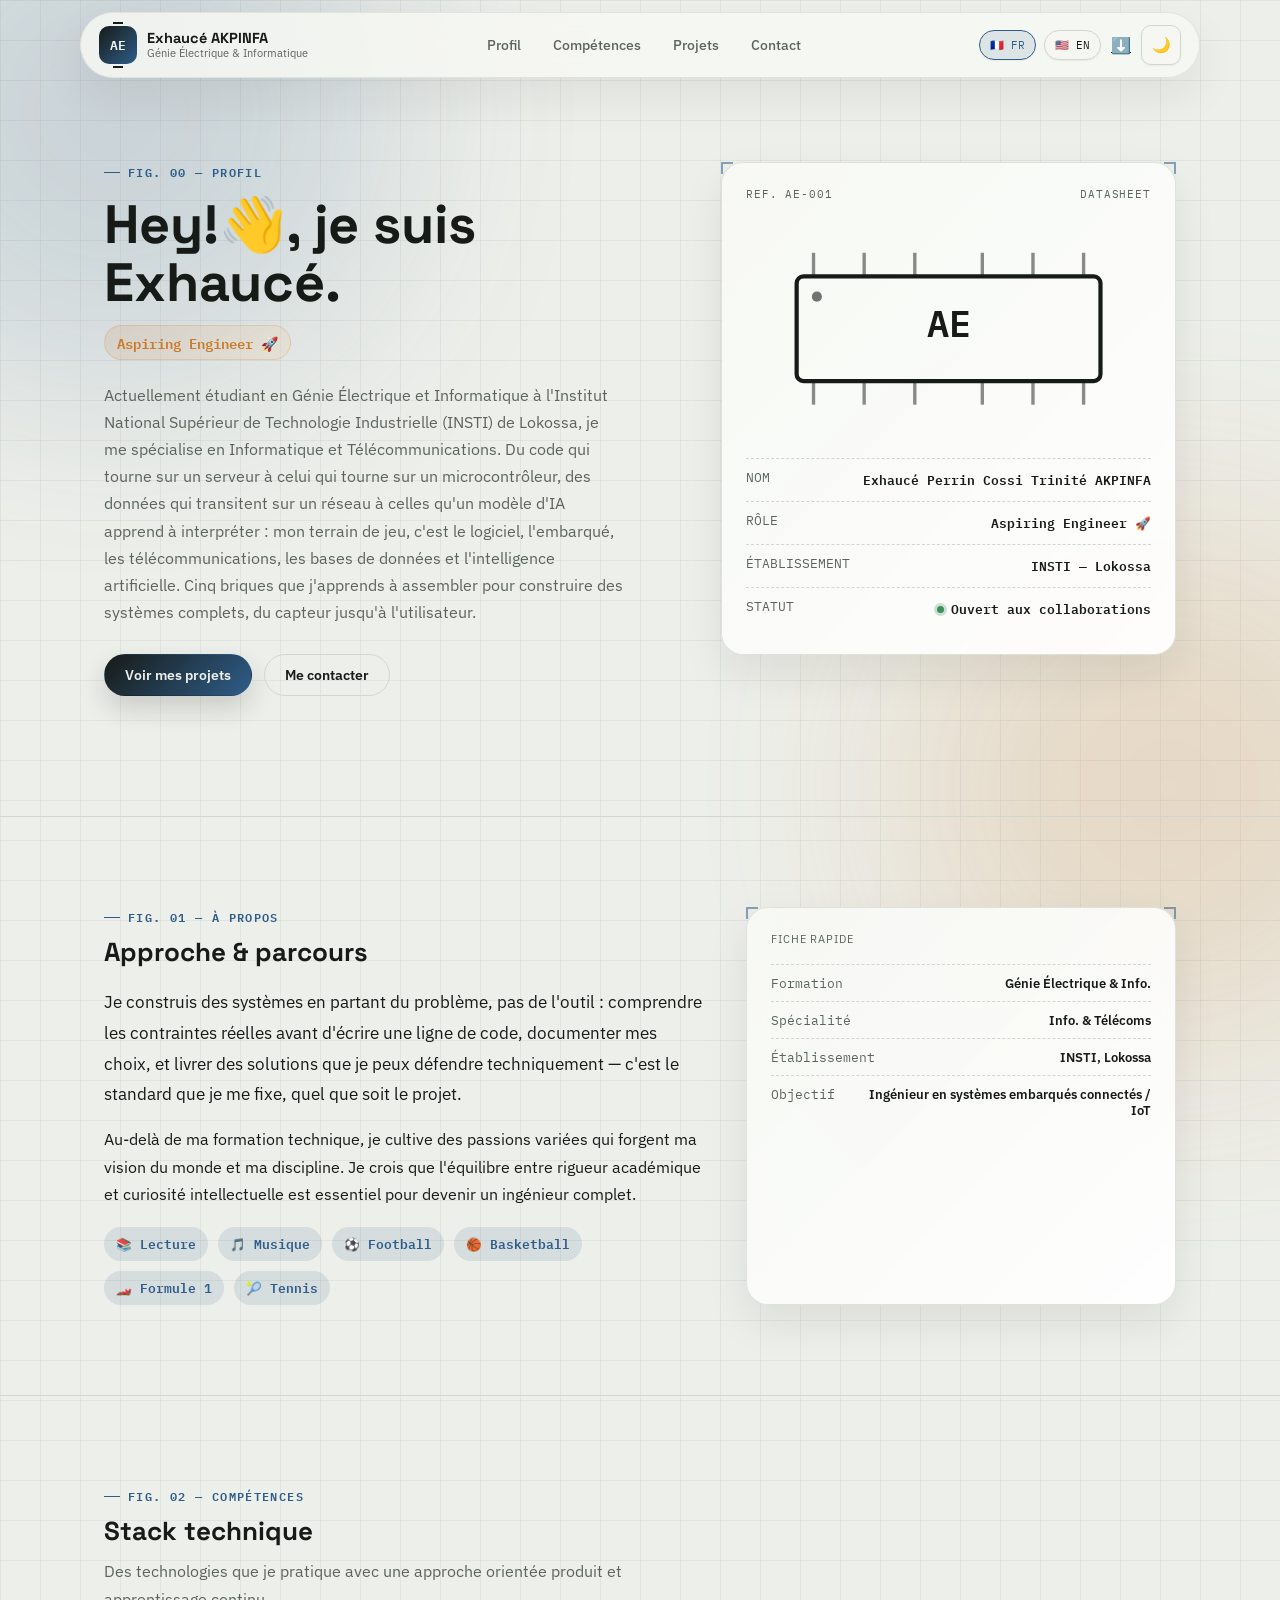
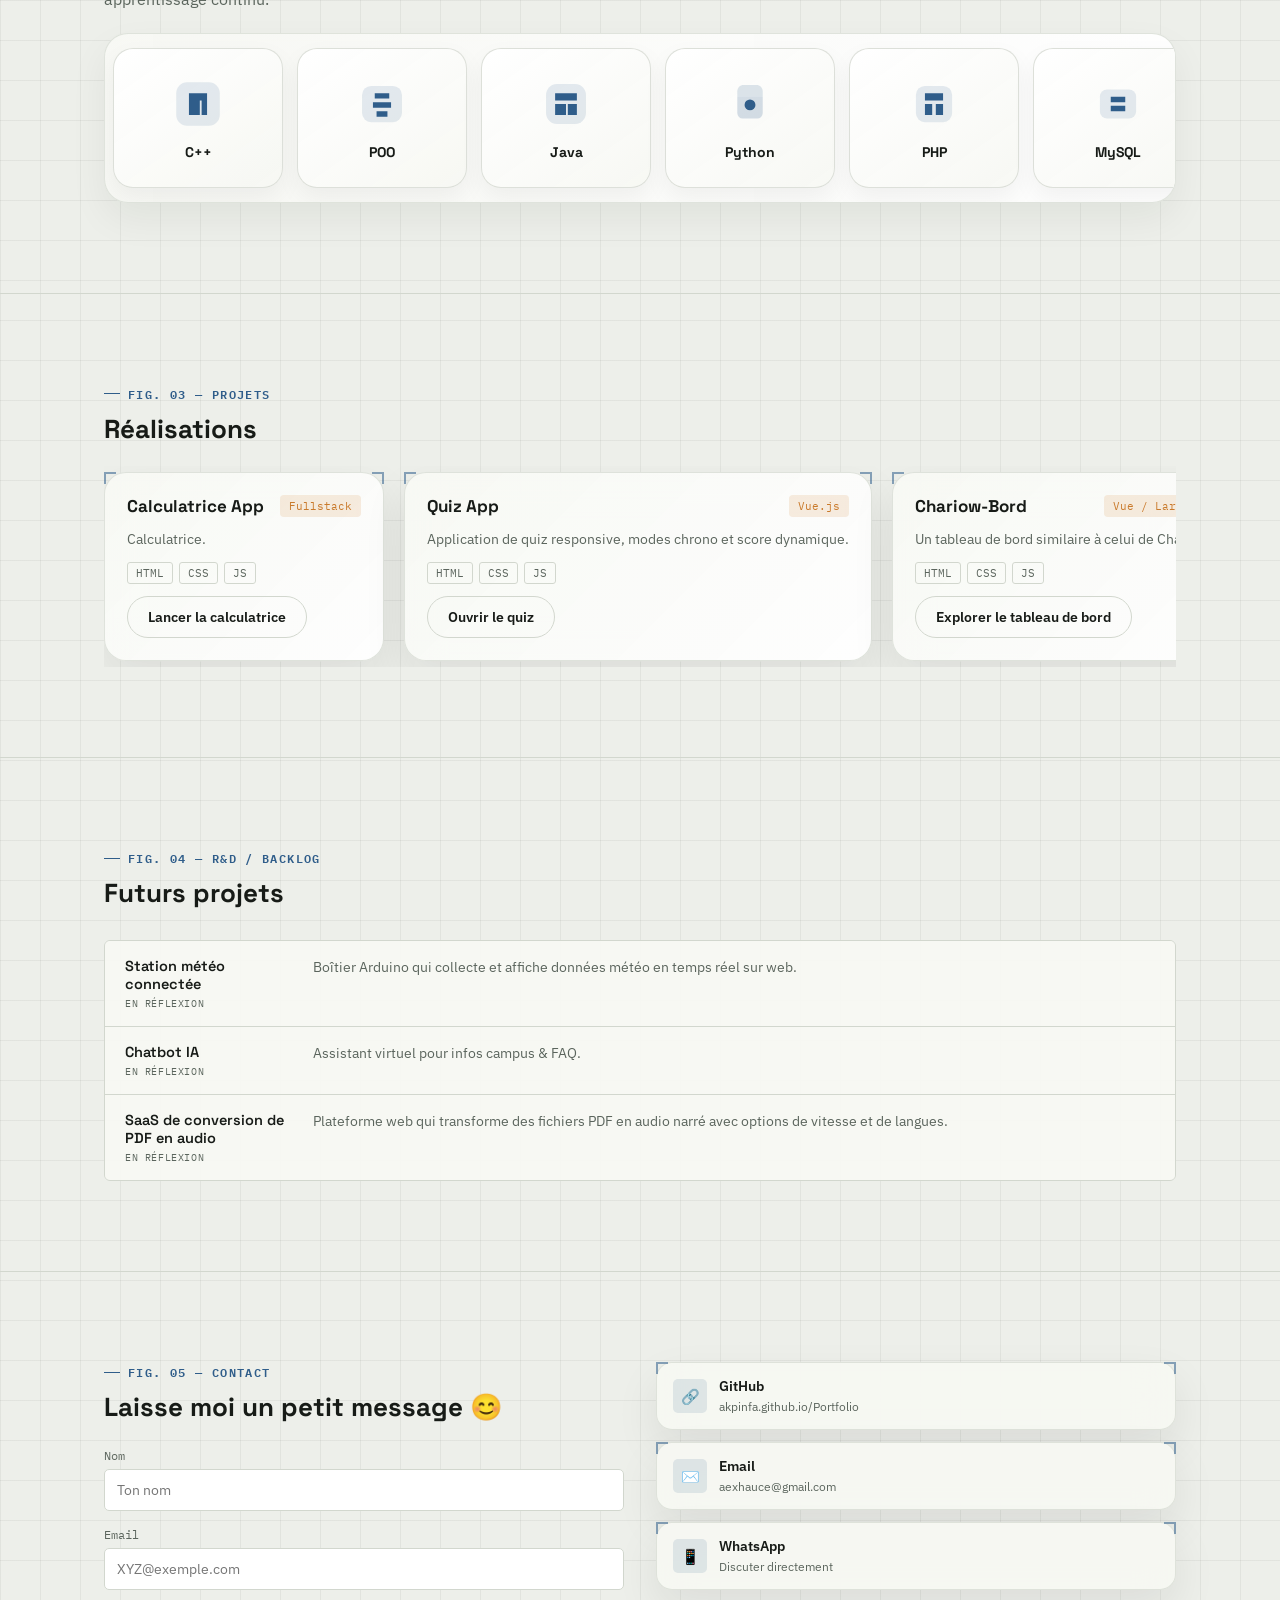
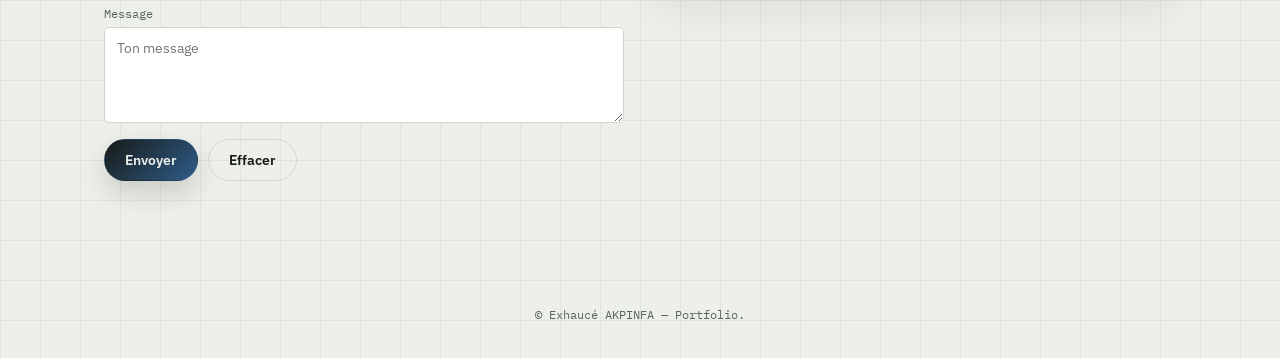
==== commit 25a5268e: "Update index.html" ====
--- a/index.html
+++ b/index.html
@@ -32,6 +32,7 @@
         <button class="lang-switch active" type="button" data-lang="fr" aria-label="Français">🇫🇷 FR</button>
         <button class="lang-switch" type="button" data-lang="en" aria-label="English">🇺🇸 EN</button>
       </div>
+      <a href="CV-AKPINFA.pdf" download="CV-AKPINFA.pdf" class="cv-icon" aria-label="Télécharger le CV">⬇️</a>
       <button class="theme-toggle" id="themeToggle" aria-label="Basculer en mode plan (blueprint)" title="Mode plan / blueprint">🌙</button>
     </div>
   </div>
@@ -212,7 +213,7 @@
               <div class="tag-row">
                 <span class="tag">HTML</span><span class="tag">CSS</span><span class="tag">JS</span>
               </div>
-              <a href="akpinfa.github.io/Portfolio/calculatrice.html" target="_blank" rel="noopener" class="btn btn-ghost demo-btn">Démonstration</a>
+              <a href="https://akpinfa.github.io/Portfolio/calculatrice.html" target="_blank" rel="noopener" class="btn btn-ghost demo-btn">Lancer la calculatrice</a>
             </div>
             <div class="spec-card project-card" id="project-demo-2">
               <div class="project-top">
@@ -223,7 +224,7 @@
               <div class="tag-row">
                 <span class="tag">HTML</span><span class="tag">CSS</span><span class="tag">JS</span>
               </div>
-              <a href="	akpinfa.github.io/Portfolio/Wave.html" target="_blank" rel="noopener" class="btn btn-ghost demo-btn">Démonstration</a>
+              <a href="https://akpinfa.github.io/Portfolio/quiz.html" target="_blank" rel="noopener" class="btn btn-ghost demo-btn">Ouvrir le quiz</a>
             </div>
             <div class="spec-card project-card" id="project-demo-3">
               <div class="project-top">
@@ -234,7 +235,7 @@
               <div class="tag-row">
                 <span class="tag">HTML</span><span class="tag">CSS</span><span class="tag">JS</span>
               </div>
-              <a href="	akpinfa.github.io/Portfolio/Dashborad%20chariow.html" target="_blank" rel="noopener" class="btn btn-ghost demo-btn">Démonstration</a>
+              <a href="https://akpinfa.github.io/Portfolio/Dashborad%20chariow.html" target="_blank" rel="noopener" class="btn btn-ghost demo-btn">Explorer le tableau de bord</a>
             </div>
           </div>
           <div class="projects-group" aria-hidden="true">
@@ -247,7 +248,7 @@
               <div class="tag-row">
                 <span class="tag">HTML</span><span class="tag">CSS</span><span class="tag">JS</span>
               </div>
-              <a href="https://github.com/AKPINFA/Portfolio/blob/main/calculatrice.html" target="_blank" rel="noopener" class="btn btn-ghost demo-btn">Démonstration</a>
+              <a href="https://akpinfa.github.io/Portfolio/calculatrice.html" target="_blank" rel="noopener" class="btn btn-ghost demo-btn">Lancer la calculatrice</a>
             </div>
             <div class="spec-card project-card" id="project-demo-2-copy">
               <div class="project-top">
@@ -258,7 +259,7 @@
               <div class="tag-row">
                 <span class="tag">HTML</span><span class="tag">CSS</span><span class="tag">JS</span>
               </div>
-              <a href="https://github.com/AKPINFA/Portfolio/blob/main/Wave.html" target="_blank" rel="noopener" class="btn btn-ghost demo-btn">Démonstration</a>
+              <a href="https://akpinfa.github.io/Portfolio/quiz.html" target="_blank" rel="noopener" class="btn btn-ghost demo-btn">Ouvrir le quiz</a>
             </div>
             <div class="spec-card project-card" id="project-demo-3-copy">
               <div class="project-top">
@@ -269,7 +270,7 @@
               <div class="tag-row">
                 <span class="tag">HTML</span><span class="tag">CSS</span><span class="tag">JS</span>
               </div>
-              <a href="https://github.com/AKPINFA/Portfolio/blob/main/Dashborad%20chariow.html" target="_blank" rel="noopener" class="btn btn-ghost demo-btn">Démonstration</a>
+              <a href="https://akpinfa.github.io/Portfolio/Dashborad%20chariow.html" target="_blank" rel="noopener" class="btn btn-ghost demo-btn">Explorer le tableau de bord</a>
             </div>
           </div>
         </div>
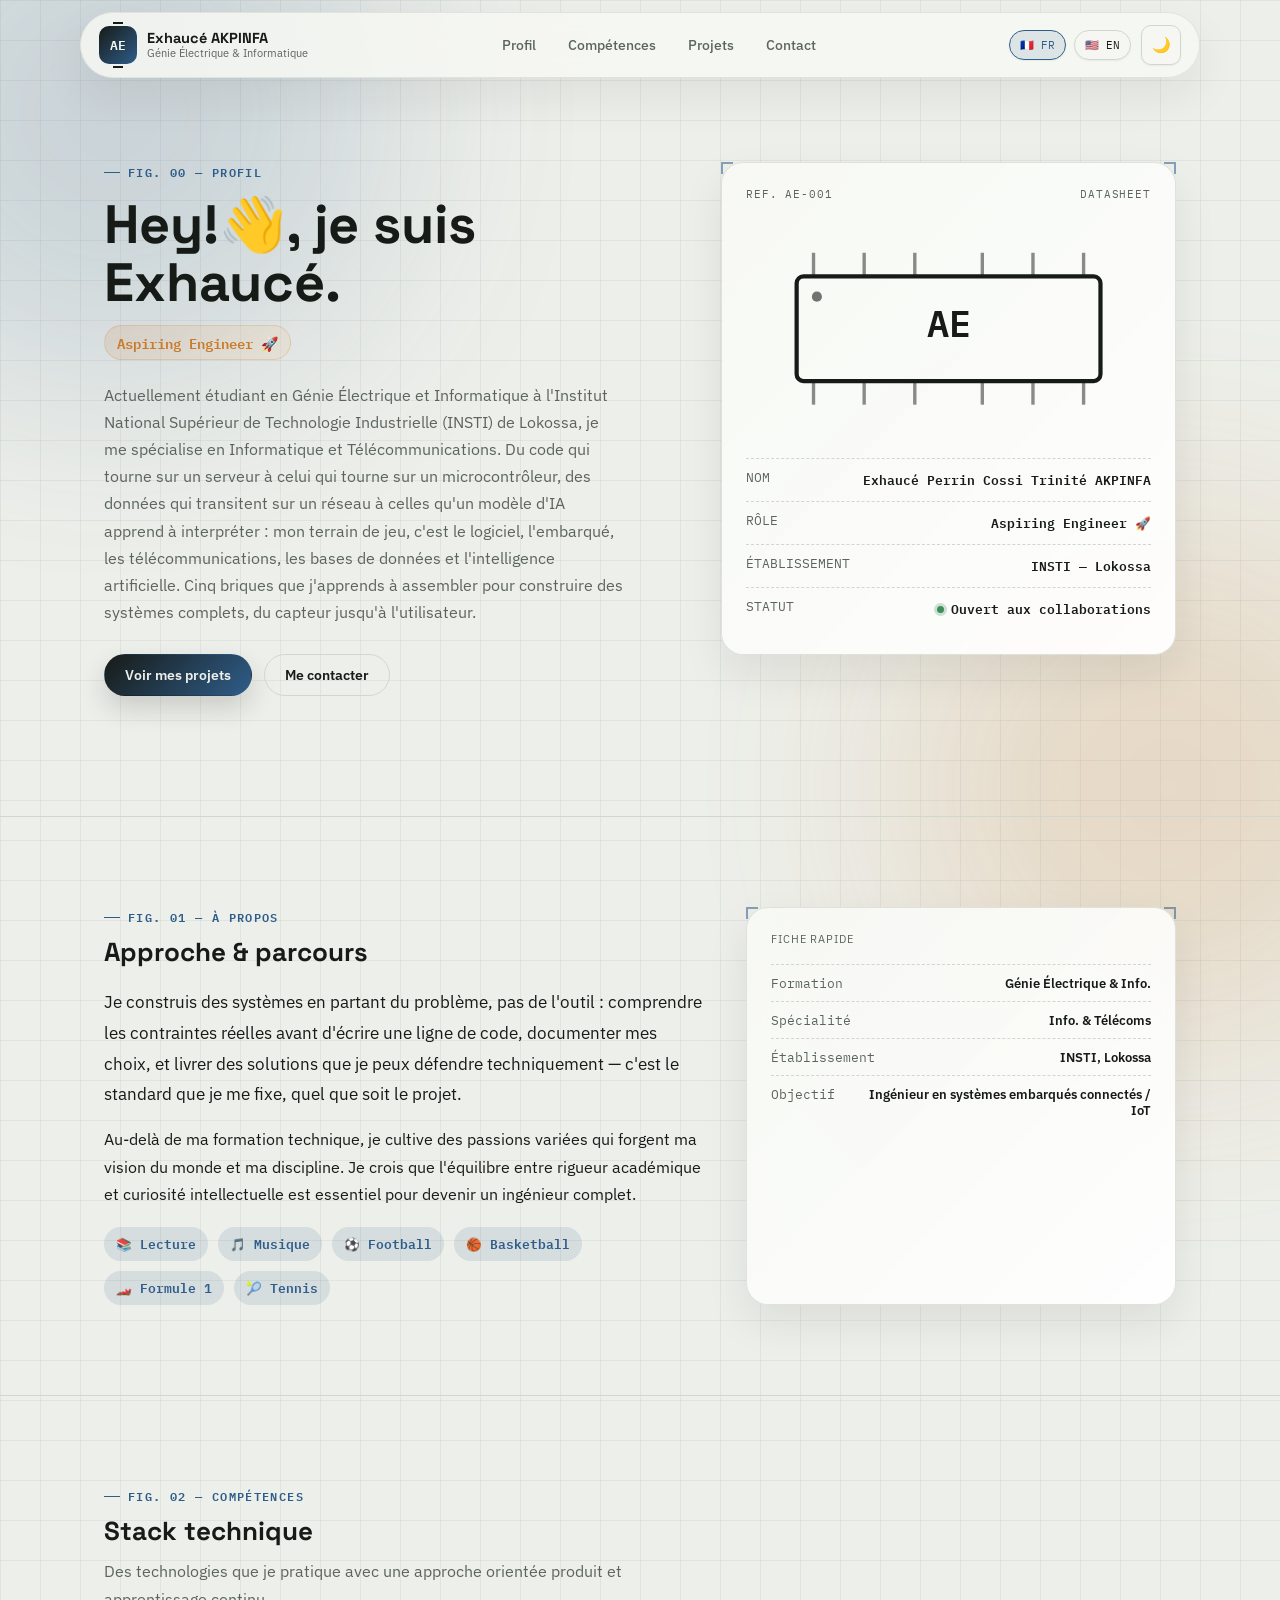
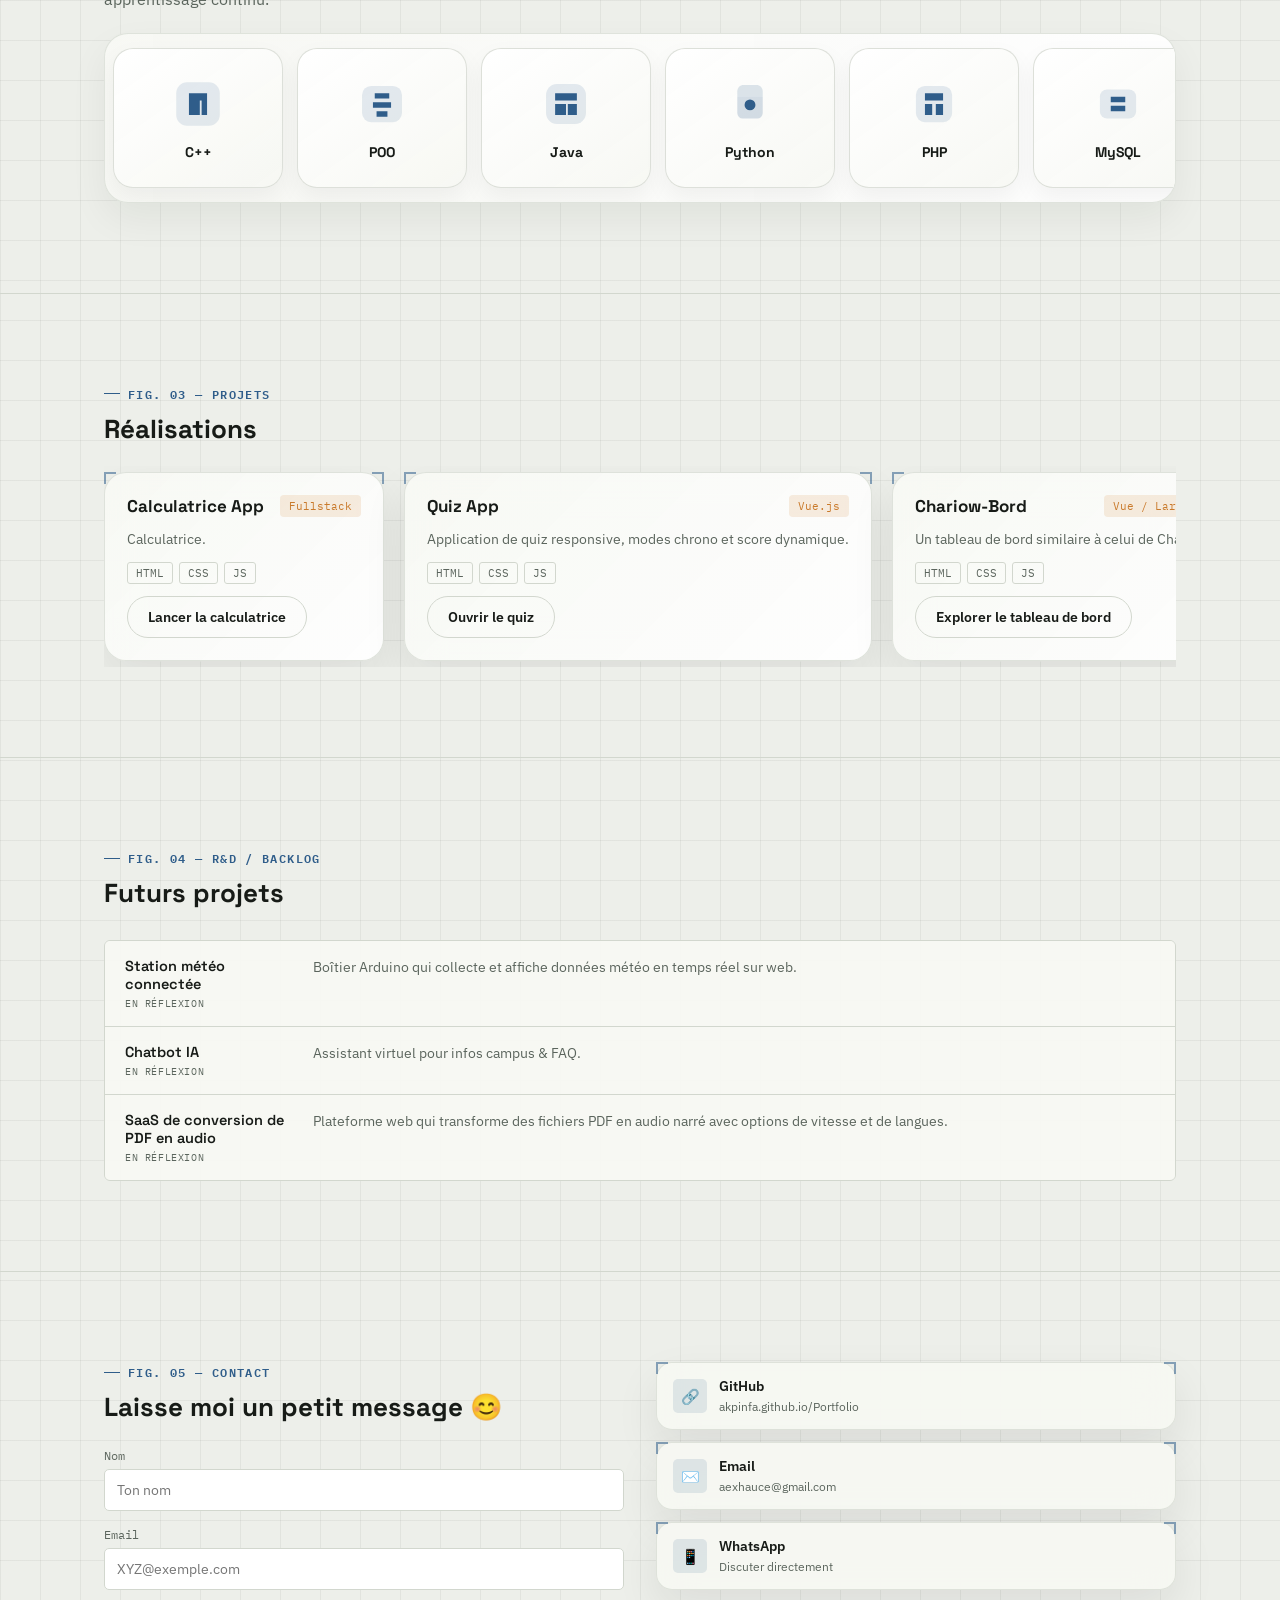
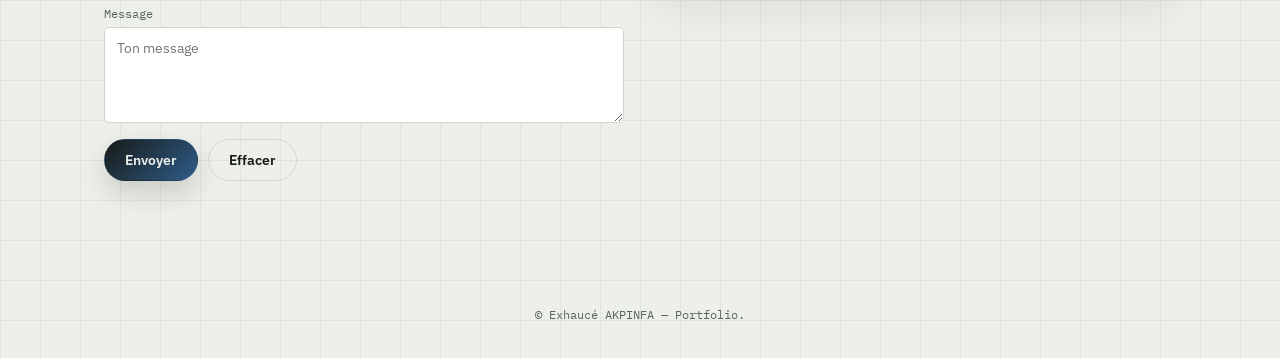
==== commit 8ca01e48: "Remove CV download link from index.html Removed the download link for the CV." ====
--- a/index.html
+++ b/index.html
@@ -32,7 +32,6 @@
         <button class="lang-switch active" type="button" data-lang="fr" aria-label="Français">🇫🇷 FR</button>
         <button class="lang-switch" type="button" data-lang="en" aria-label="English">🇺🇸 EN</button>
       </div>
-      <a href="CV-AKPINFA.pdf" download="CV-AKPINFA.pdf" class="cv-icon" aria-label="Télécharger le CV">⬇️</a>
       <button class="theme-toggle" id="themeToggle" aria-label="Basculer en mode plan (blueprint)" title="Mode plan / blueprint">🌙</button>
     </div>
   </div>
--- a/style.css
+++ b/style.css
@@ -140,7 +140,7 @@
     transition:transform .2s ease, box-shadow .2s ease;
   }
   .theme-toggle:hover{transform:translateY(-1px); box-shadow:0 10px 24px rgba(23,27,23,0.12);}
-  .lang-switcher{display:flex; gap:8px; flex-wrap:wrap;}
+  .lang-switcher{display:flex; gap:8px; align-items:center;}
   .lang-switch{
     border:1px solid var(--line); background:var(--bg-card); color:var(--ink);
     padding:7px 10px; border-radius:999px; cursor:pointer; font-family:'IBM Plex Mono', monospace;
@@ -148,6 +148,19 @@
   }
   .lang-switch.active, .lang-switch:hover{
     background:var(--accent-soft); color:var(--accent); border-color:var(--accent);
+  }
+  .cv-icon{
+    width:34px; height:34px; display:flex; align-items:center; justify-content:center;
+    border:1px solid rgba(255,255,255,0.08); border-radius:12px; background:rgba(255,255,255,0.04);
+    color:var(--ink-soft); text-decoration:none; font-size:16px;
+    box-shadow:0 8px 20px rgba(0,0,0,0.05);
+    transition:transform .2s ease, box-shadow .2s ease, background .2s ease, color .2s ease;
+  }
+  .cv-icon:hover{
+    transform:translateY(-1px);
+    box-shadow:0 10px 20px rgba(0,0,0,0.08);
+    background:rgba(255,255,255,0.08);
+    color:var(--ink);
   }
   .nav-mobile-hide{display:flex;}
   @media (max-width:720px){
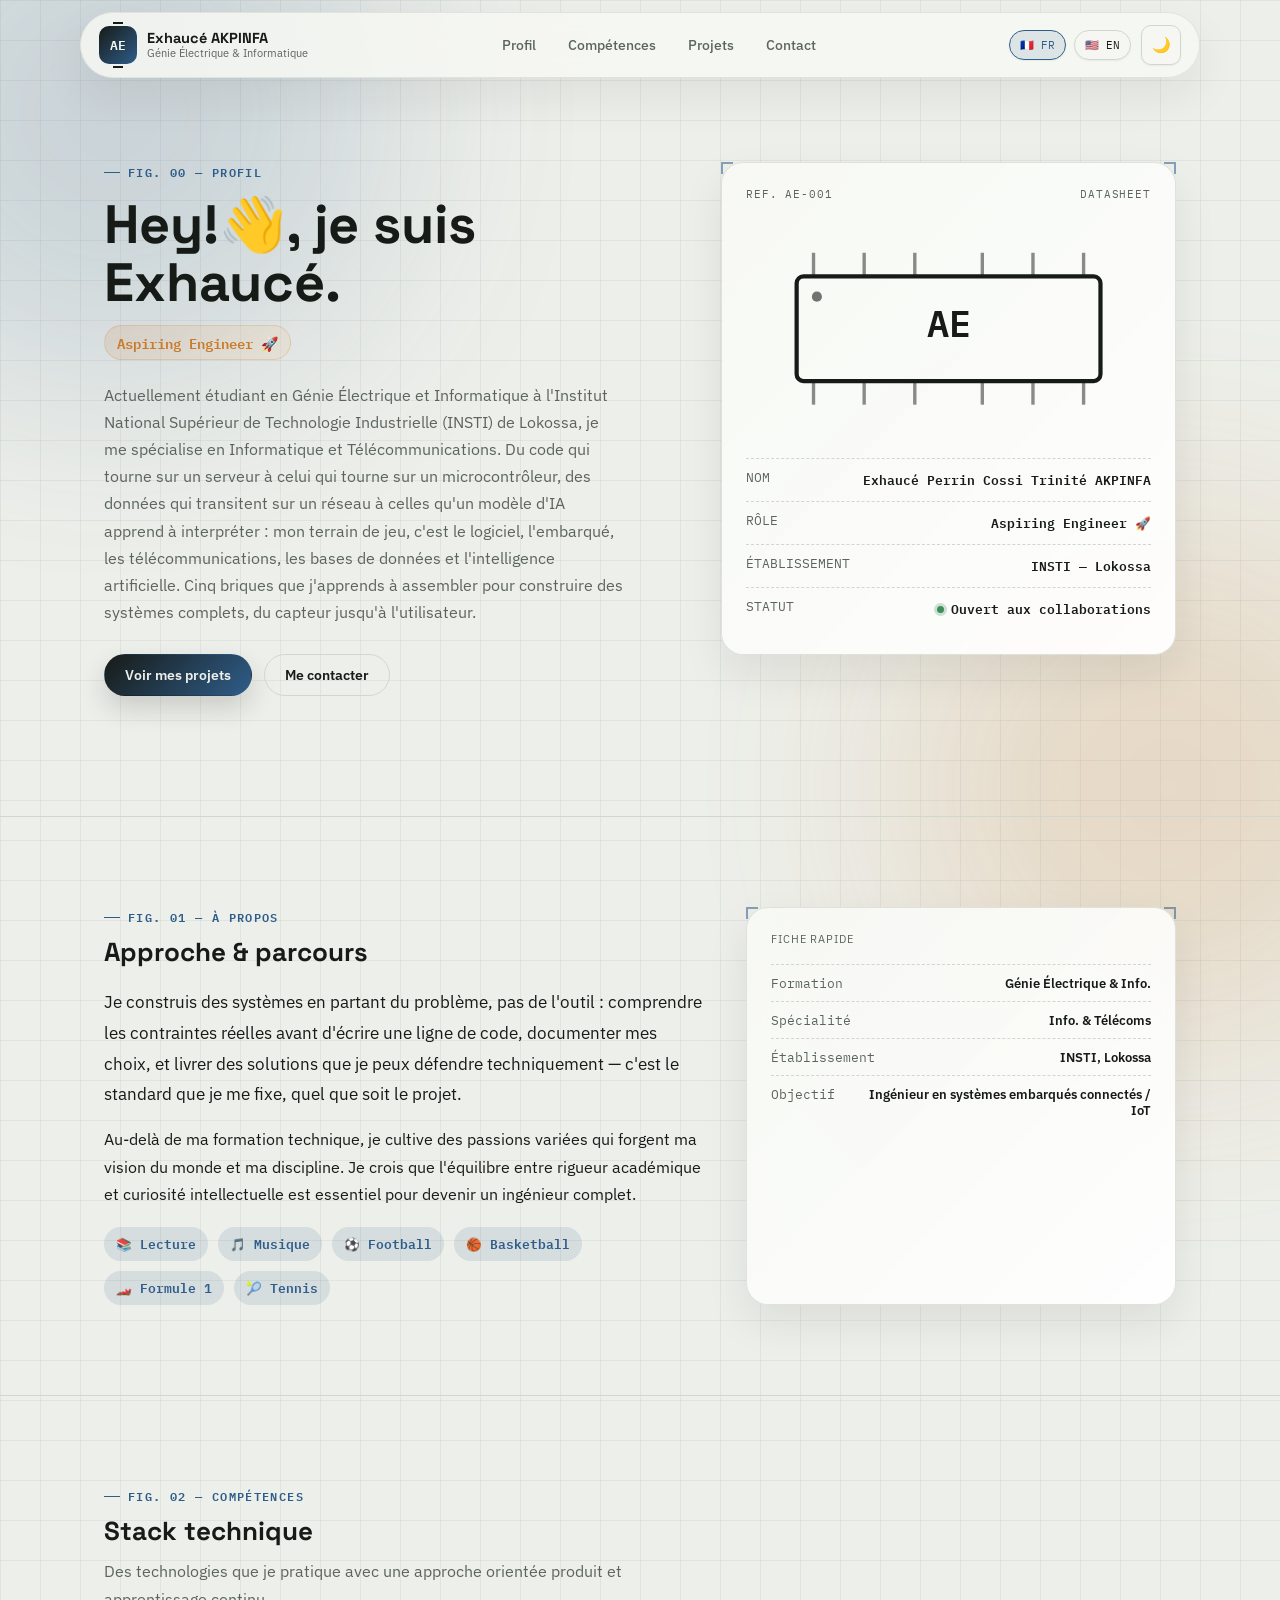
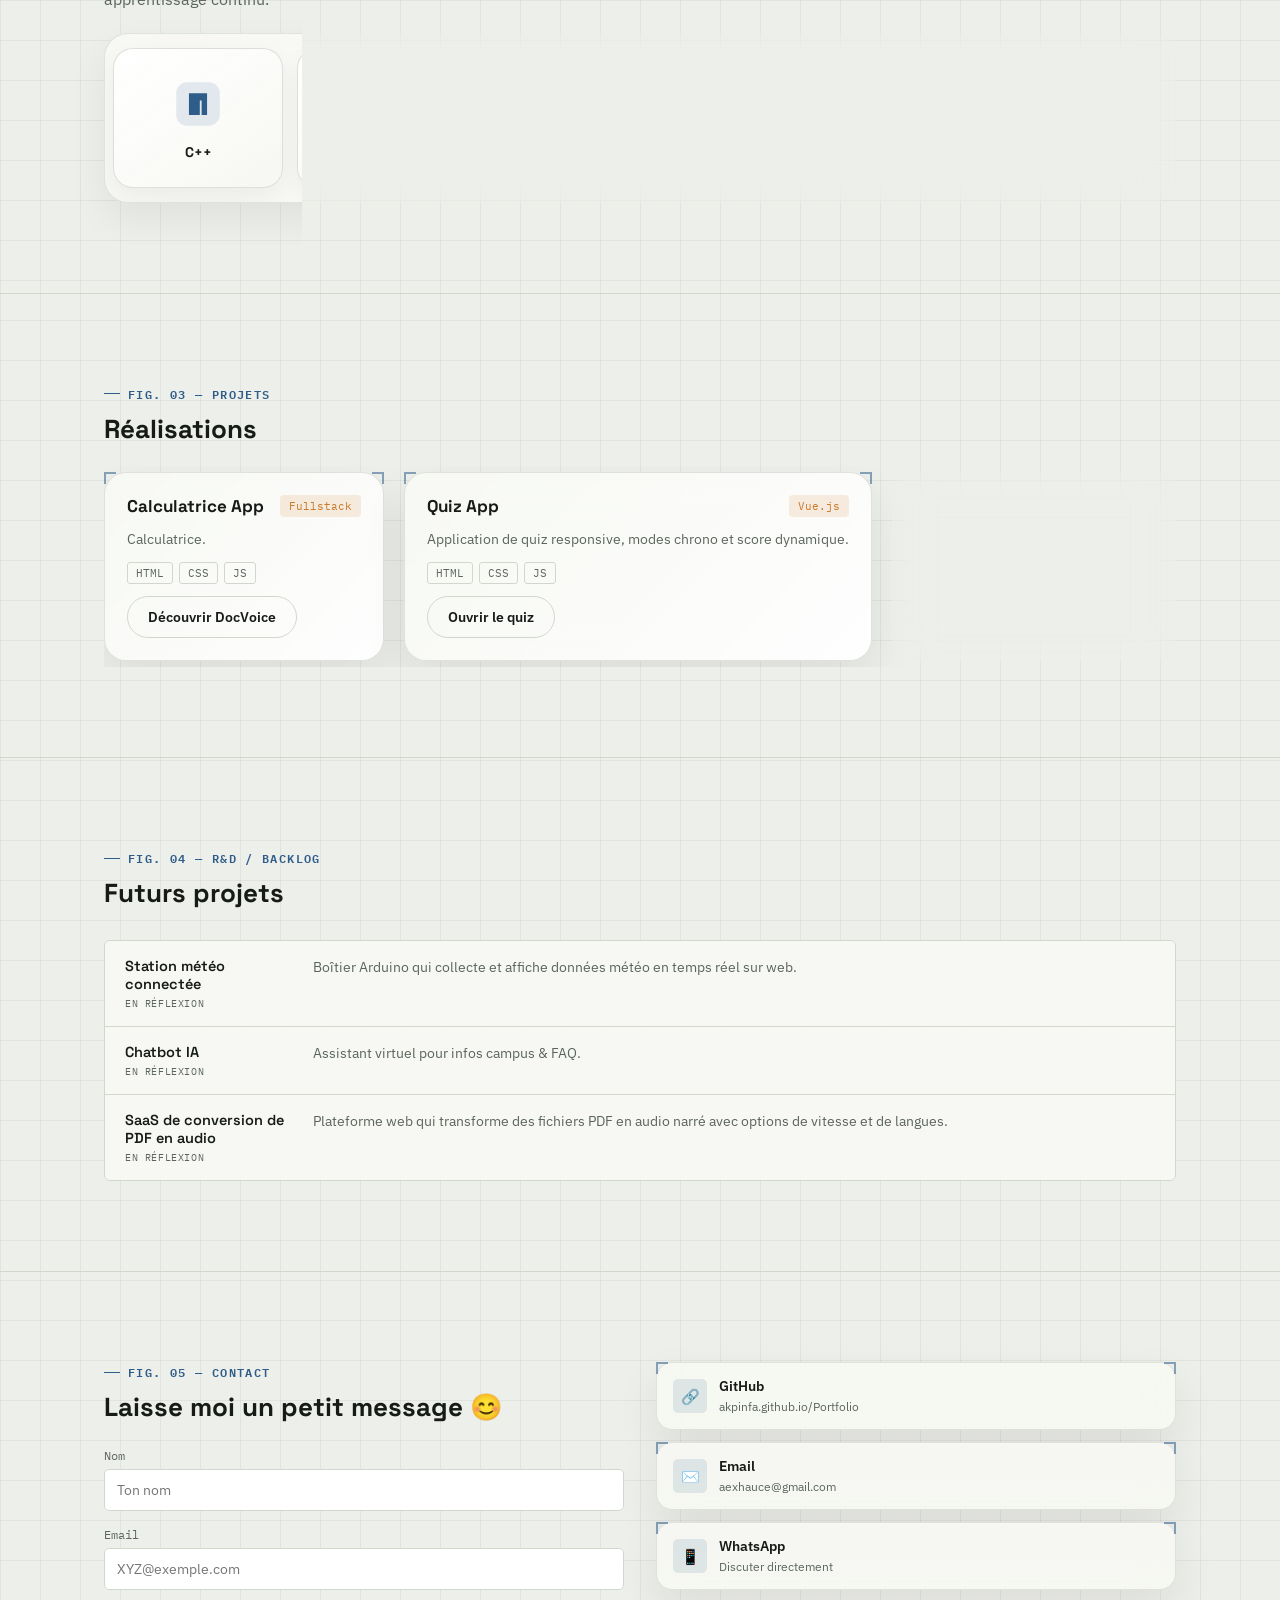
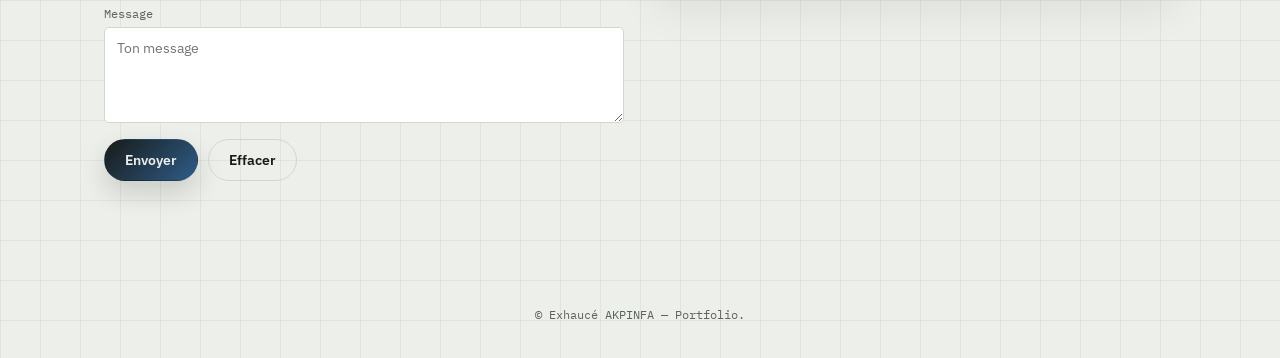
==== commit cdb0a4c0: "Update index.html" ====
--- a/index.html
+++ b/index.html
@@ -205,21 +205,21 @@
           <div class="projects-group">
             <div class="spec-card project-card" id="project-demo-1">
               <div class="project-top">
-                <div class="project-name" data-i18n="project1Name">Calculatrice App</div>
-                <span class="project-stack-badge" data-i18n="project1Badge">Fullstack</span>
-              </div>
-              <div class="project-desc" data-i18n="project1Desc">Calculatrice.</div>
-              <div class="tag-row">
-                <span class="tag">HTML</span><span class="tag">CSS</span><span class="tag">JS</span>
-              </div>
-              <a href="https://akpinfa.github.io/Portfolio/calculatrice.html" target="_blank" rel="noopener" class="btn btn-ghost demo-btn">Lancer la calculatrice</a>
+                <div class="project-name" data-i18n="project1Name">DocVoice</div>
+                <span class="project-stack-badge" data-i18n="project1Badge">SaaS / Audio</span>
+              </div>
+              <div class="project-desc" data-i18n="project1Desc">Mini-SaaS transformant des PDF en audio intelligent : dépôt animé, lecteur simulé, onglets Résumé/Fiches/Quiz/Chat IA et bibliothèque filtrable.</div>
+              <div class="tag-row">
+                <span class="tag">HTML</span><span class="tag">CSS</span><span class="tag">JS</span>
+              </div>
+              <a href="https://akpinfa.github.io/Portfolio/calculatrice.html" target="_blank" rel="noopener" class="btn btn-ghost demo-btn">Découvrir DocVoice</a>
             </div>
             <div class="spec-card project-card" id="project-demo-2">
               <div class="project-top">
                 <div class="project-name" data-i18n="project2Name">Quiz App</div>
                 <span class="project-stack-badge">Vue.js</span>
               </div>
-              <div class="project-desc" data-i18n="project2Desc">Application de quiz responsive, modes chrono et score dynamique.</div>
+              <div class="project-desc" data-i18n="project2Desc">Quiz interactif avec minuterie, retour instantané et suivi du score pour une expérience d’apprentissage engageante.</div>
               <div class="tag-row">
                 <span class="tag">HTML</span><span class="tag">CSS</span><span class="tag">JS</span>
               </div>
@@ -227,34 +227,34 @@
             </div>
             <div class="spec-card project-card" id="project-demo-3">
               <div class="project-top">
-                <div class="project-name" data-i18n="project3Name">Chariow-Bord</div>
-                <span class="project-stack-badge">Vue / Laravel</span>
-              </div>
-              <div class="project-desc" data-i18n="project3Desc">Un tableau de bord similaire à celui de Chariow.</div>
-              <div class="tag-row">
-                <span class="tag">HTML</span><span class="tag">CSS</span><span class="tag">JS</span>
-              </div>
-              <a href="https://akpinfa.github.io/Portfolio/Dashborad%20chariow.html" target="_blank" rel="noopener" class="btn btn-ghost demo-btn">Explorer le tableau de bord</a>
+                <div class="project-name" data-i18n="project3Name">SaaS Insights Dashboard</div>
+                <span class="project-stack-badge">Dashboard / Analytics</span>
+              </div>
+              <div class="project-desc" data-i18n="project3Desc">Interface SaaS avancée avec typographie pro, cartes KPI, mini-graphes, sidebar fonctionnelle, table enrichie et données simulées temps réel.</div>
+              <div class="tag-row">
+                <span class="tag">HTML</span><span class="tag">CSS</span><span class="tag">JS</span>
+              </div>
+              <a href="https://akpinfa.github.io/Portfolio/Hello.html" target="_blank" rel="noopener" class="btn btn-ghost demo-btn">Explorer le dashboard</a>
             </div>
           </div>
           <div class="projects-group" aria-hidden="true">
             <div class="spec-card project-card" id="project-demo-1-copy">
               <div class="project-top">
-                <div class="project-name" data-i18n="project1Name">Calculatrice App</div>
-                <span class="project-stack-badge" data-i18n="project1Badge">Fullstack</span>
-              </div>
-              <div class="project-desc" data-i18n="project1Desc">Calculatrice.</div>
-              <div class="tag-row">
-                <span class="tag">HTML</span><span class="tag">CSS</span><span class="tag">JS</span>
-              </div>
-              <a href="https://akpinfa.github.io/Portfolio/calculatrice.html" target="_blank" rel="noopener" class="btn btn-ghost demo-btn">Lancer la calculatrice</a>
+                <div class="project-name" data-i18n="project1Name">DocVoice</div>
+                <span class="project-stack-badge" data-i18n="project1Badge">SaaS / Audio</span>
+              </div>
+              <div class="project-desc" data-i18n="project1Desc">Mini-SaaS transformant des PDF en audio intelligent : dépôt animé, lecteur simulé, onglets Résumé/Fiches/Quiz/Chat IA et bibliothèque filtrable.</div>
+              <div class="tag-row">
+                <span class="tag">HTML</span><span class="tag">CSS</span><span class="tag">JS</span>
+              </div>
+              <a href="https://akpinfa.github.io/Portfolio/Saas.html" target="_blank" rel="noopener" class="btn btn-ghost demo-btn">Découvrir DocVoice</a>
             </div>
             <div class="spec-card project-card" id="project-demo-2-copy">
               <div class="project-top">
                 <div class="project-name" data-i18n="project2Name">Quiz App</div>
                 <span class="project-stack-badge">Vue.js</span>
               </div>
-              <div class="project-desc" data-i18n="project2Desc">Application de quiz responsive, modes chrono et score dynamique.</div>
+              <div class="project-desc" data-i18n="project2Desc">Quiz interactif avec minuterie, retour instantané et suivi du score pour une expérience d’apprentissage engageante.</div>
               <div class="tag-row">
                 <span class="tag">HTML</span><span class="tag">CSS</span><span class="tag">JS</span>
               </div>
@@ -262,14 +262,14 @@
             </div>
             <div class="spec-card project-card" id="project-demo-3-copy">
               <div class="project-top">
-                <div class="project-name" data-i18n="project3Name">Chariow-Bord</div>
-                <span class="project-stack-badge">Vue / Laravel</span>
-              </div>
-              <div class="project-desc" data-i18n="project3Desc">Un tableau de bord similaire à celui de Chariow.</div>
-              <div class="tag-row">
-                <span class="tag">HTML</span><span class="tag">CSS</span><span class="tag">JS</span>
-              </div>
-              <a href="https://akpinfa.github.io/Portfolio/Dashborad%20chariow.html" target="_blank" rel="noopener" class="btn btn-ghost demo-btn">Explorer le tableau de bord</a>
+                <div class="project-name" data-i18n="project3Name">SaaS Insights Dashboard</div>
+                <span class="project-stack-badge">Dashboard / Analytics</span>
+              </div>
+              <div class="project-desc" data-i18n="project3Desc">Interface SaaS avancée avec typographie pro, cartes KPI, mini-graphes, sidebar fonctionnelle, tableau enrichi et données simulées temps réel.</div>
+              <div class="tag-row">
+                <span class="tag">HTML</span><span class="tag">CSS</span><span class="tag">JS</span>
+              </div>
+              <a href="https://akpinfa.github.io/Portfolio/Hello.html" target="_blank" rel="noopener" class="btn btn-ghost demo-btn">Explorer le dashboard</a>
             </div>
           </div>
         </div>
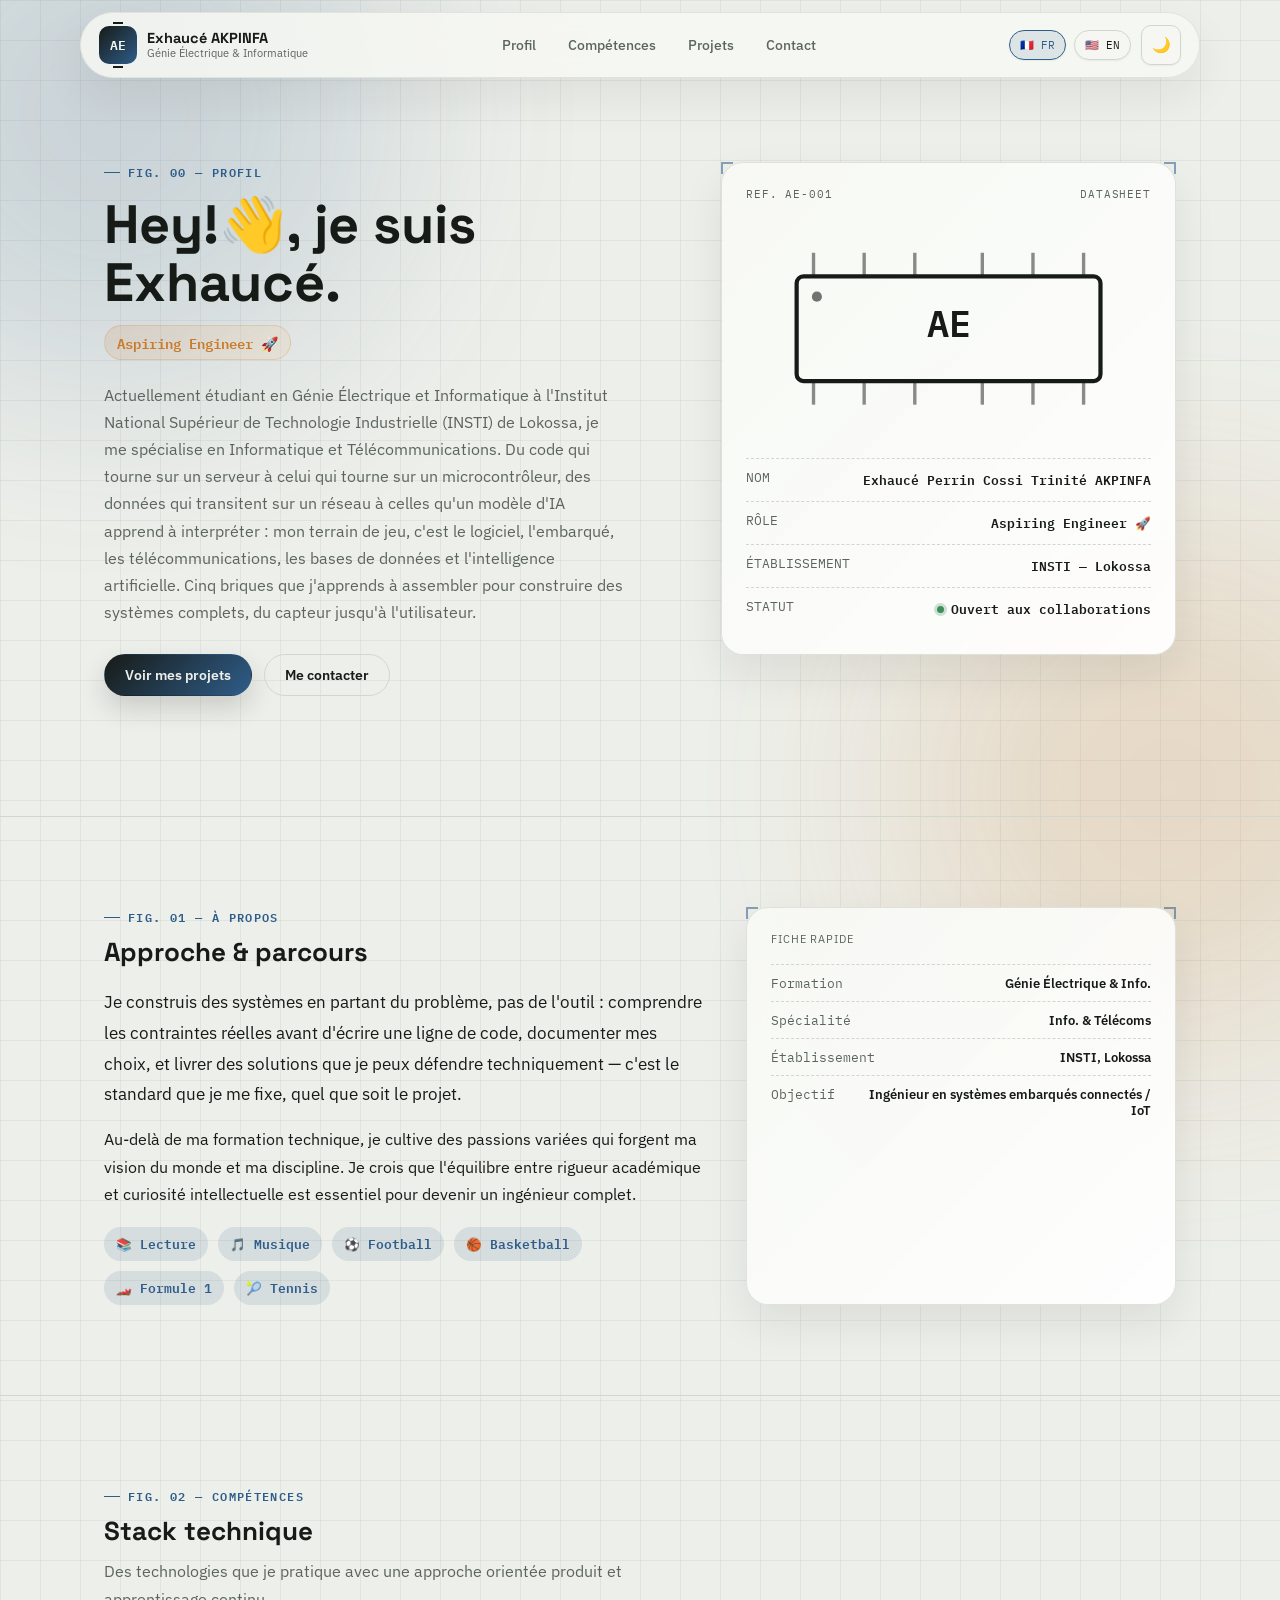
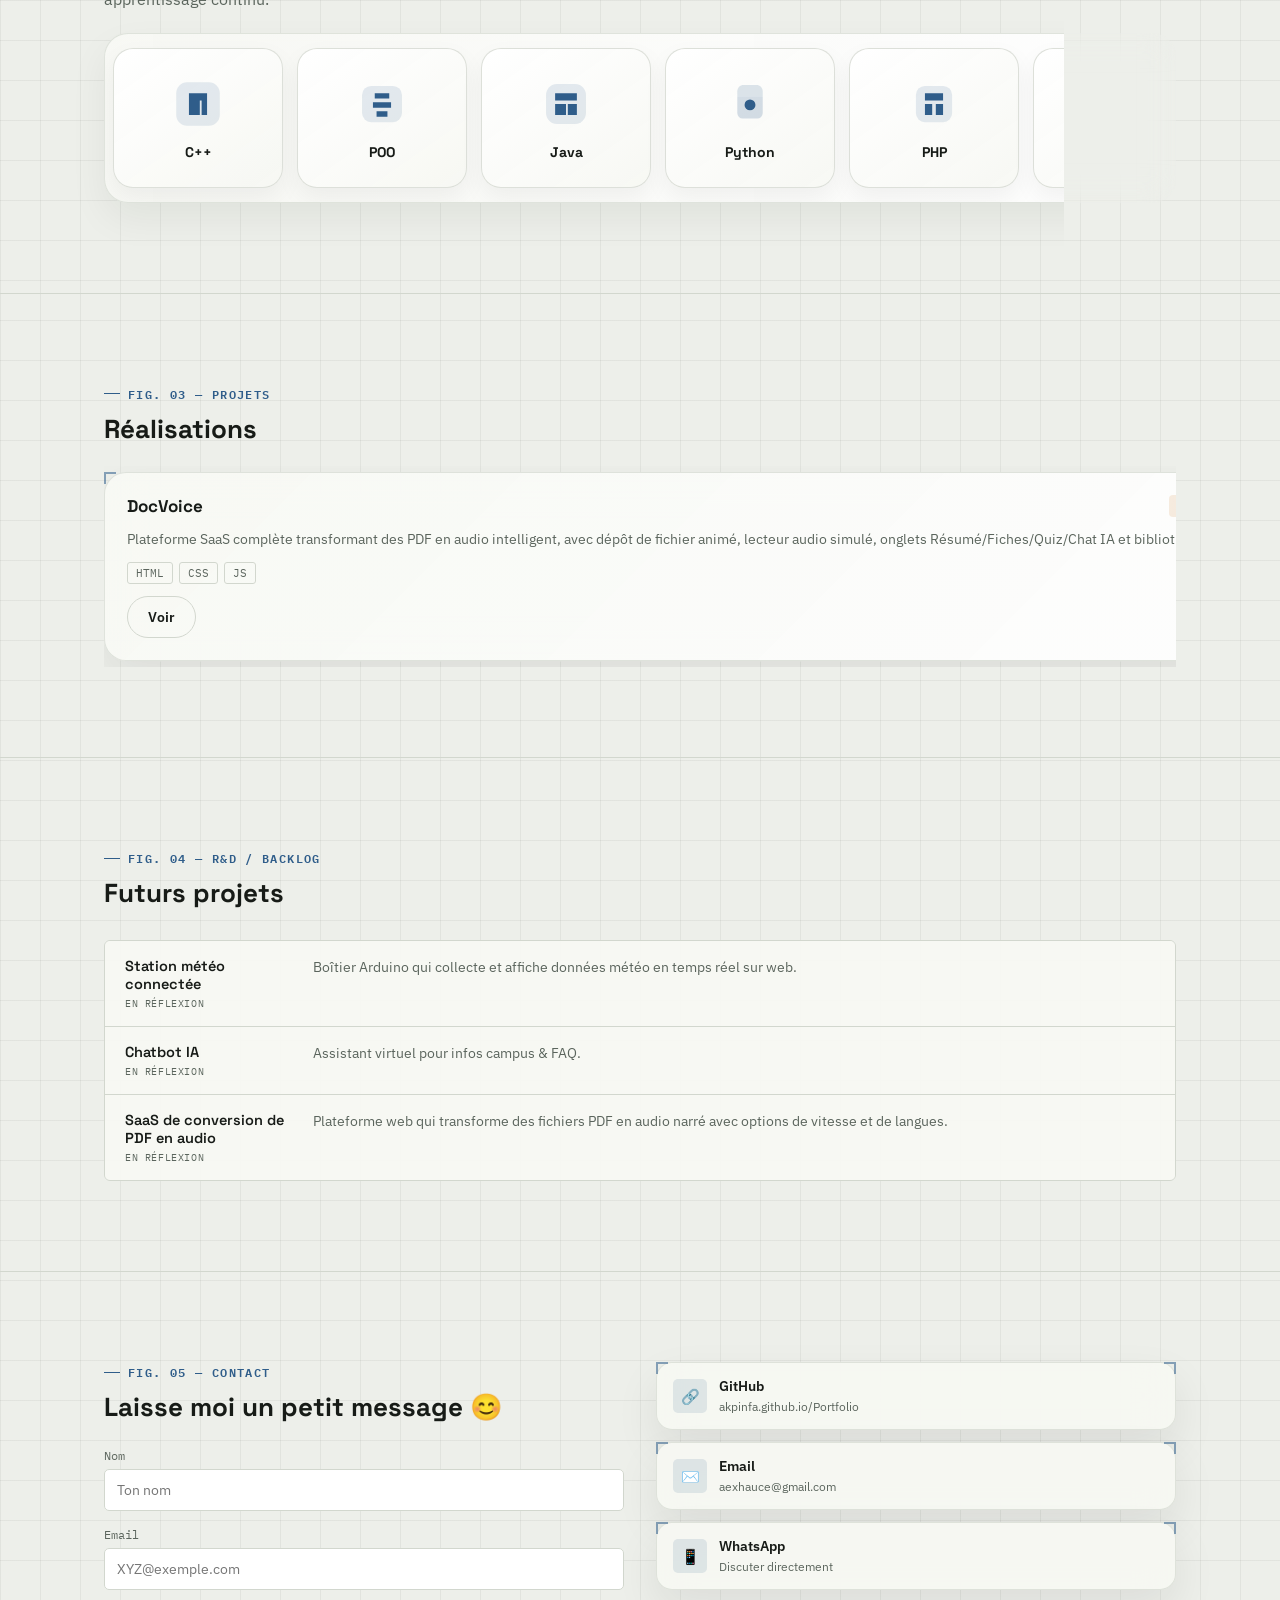
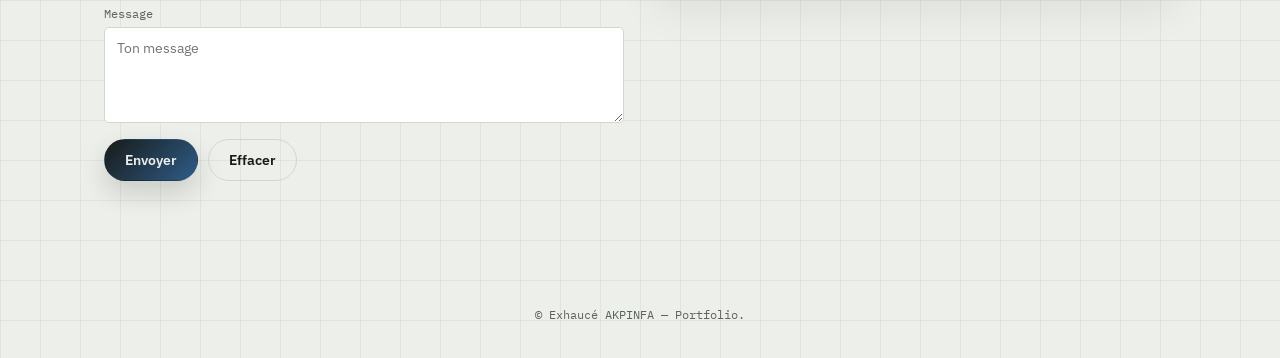
==== commit 0a8093e6: "Update index.html" ====
--- a/index.html
+++ b/index.html
@@ -212,7 +212,7 @@
               <div class="tag-row">
                 <span class="tag">HTML</span><span class="tag">CSS</span><span class="tag">JS</span>
               </div>
-              <a href="https://akpinfa.github.io/Portfolio/calculatrice.html" target="_blank" rel="noopener" class="btn btn-ghost demo-btn">Découvrir DocVoice</a>
+              <a href="https://akpinfa.github.io/Portfolio/calculatrice.html" target="_blank" rel="noopener" class="btn btn-ghost demo-btn">Voir</a>
             </div>
             <div class="spec-card project-card" id="project-demo-2">
               <div class="project-top">
@@ -223,53 +223,53 @@
               <div class="tag-row">
                 <span class="tag">HTML</span><span class="tag">CSS</span><span class="tag">JS</span>
               </div>
-              <a href="https://akpinfa.github.io/Portfolio/quiz.html" target="_blank" rel="noopener" class="btn btn-ghost demo-btn">Ouvrir le quiz</a>
+              <a href="https://akpinfa.github.io/Portfolio/quiz.html" target="_blank" rel="noopener" class="btn btn-ghost demo-btn">Voir</a>
             </div>
             <div class="spec-card project-card" id="project-demo-3">
               <div class="project-top">
-                <div class="project-name" data-i18n="project3Name">SaaS Insights Dashboard</div>
-                <span class="project-stack-badge">Dashboard / Analytics</span>
-              </div>
-              <div class="project-desc" data-i18n="project3Desc">Interface SaaS avancée avec typographie pro, cartes KPI, mini-graphes, sidebar fonctionnelle, table enrichie et données simulées temps réel.</div>
-              <div class="tag-row">
-                <span class="tag">HTML</span><span class="tag">CSS</span><span class="tag">JS</span>
-              </div>
-              <a href="https://akpinfa.github.io/Portfolio/Hello.html" target="_blank" rel="noopener" class="btn btn-ghost demo-btn">Explorer le dashboard</a>
+                <div class="project-name" data-i18n="project3Name">Dashboard</div>
+                <span class="project-stack-badge">Analytics</span>
+              </div>
+              <div class="project-desc" data-i18n="project3Desc">Dashboard premium avec KPI, mini-graphes et sidebar.</div>
+              <div class="tag-row">
+                <span class="tag">HTML</span><span class="tag">CSS</span><span class="tag">JS</span>
+              </div>
+              <a href="https://akpinfa.github.io/Portfolio/Hello.html" target="_blank" rel="noopener" class="btn btn-ghost demo-btn">Voir</a>
             </div>
           </div>
           <div class="projects-group" aria-hidden="true">
             <div class="spec-card project-card" id="project-demo-1-copy">
               <div class="project-top">
                 <div class="project-name" data-i18n="project1Name">DocVoice</div>
-                <span class="project-stack-badge" data-i18n="project1Badge">SaaS / Audio</span>
-              </div>
-              <div class="project-desc" data-i18n="project1Desc">Mini-SaaS transformant des PDF en audio intelligent : dépôt animé, lecteur simulé, onglets Résumé/Fiches/Quiz/Chat IA et bibliothèque filtrable.</div>
-              <div class="tag-row">
-                <span class="tag">HTML</span><span class="tag">CSS</span><span class="tag">JS</span>
-              </div>
-              <a href="https://akpinfa.github.io/Portfolio/Saas.html" target="_blank" rel="noopener" class="btn btn-ghost demo-btn">Découvrir DocVoice</a>
+                <span class="project-stack-badge" data-i18n="project1Badge">SaaS</span>
+              </div>
+              <div class="project-desc" data-i18n="project1Desc">PDF vers audio intelligent, dépôt de fichier et lecteur simulé.</div>
+              <div class="tag-row">
+                <span class="tag">HTML</span><span class="tag">CSS</span><span class="tag">JS</span>
+              </div>
+              <a href="https://akpinfa.github.io/Portfolio/Saas.html" target="_blank" rel="noopener" class="btn btn-ghost demo-btn">Voir</a>
             </div>
             <div class="spec-card project-card" id="project-demo-2-copy">
               <div class="project-top">
-                <div class="project-name" data-i18n="project2Name">Quiz App</div>
+                <div class="project-name" data-i18n="project2Name">Quiz</div>
                 <span class="project-stack-badge">Vue.js</span>
               </div>
-              <div class="project-desc" data-i18n="project2Desc">Quiz interactif avec minuterie, retour instantané et suivi du score pour une expérience d’apprentissage engageante.</div>
-              <div class="tag-row">
-                <span class="tag">HTML</span><span class="tag">CSS</span><span class="tag">JS</span>
-              </div>
-              <a href="https://akpinfa.github.io/Portfolio/quiz.html" target="_blank" rel="noopener" class="btn btn-ghost demo-btn">Ouvrir le quiz</a>
+              <div class="project-desc" data-i18n="project2Desc">Quiz rapide avec timer, score et feedback instantané.</div>
+              <div class="tag-row">
+                <span class="tag">HTML</span><span class="tag">CSS</span><span class="tag">JS</span>
+              </div>
+              <a href="https://akpinfa.github.io/Portfolio/quiz.html" target="_blank" rel="noopener" class="btn btn-ghost demo-btn">Voir</a>
             </div>
             <div class="spec-card project-card" id="project-demo-3-copy">
               <div class="project-top">
-                <div class="project-name" data-i18n="project3Name">SaaS Insights Dashboard</div>
-                <span class="project-stack-badge">Dashboard / Analytics</span>
-              </div>
-              <div class="project-desc" data-i18n="project3Desc">Interface SaaS avancée avec typographie pro, cartes KPI, mini-graphes, sidebar fonctionnelle, tableau enrichi et données simulées temps réel.</div>
-              <div class="tag-row">
-                <span class="tag">HTML</span><span class="tag">CSS</span><span class="tag">JS</span>
-              </div>
-              <a href="https://akpinfa.github.io/Portfolio/Hello.html" target="_blank" rel="noopener" class="btn btn-ghost demo-btn">Explorer le dashboard</a>
+                <div class="project-name" data-i18n="project3Name">Dashboard</div>
+                <span class="project-stack-badge">Analytics</span>
+              </div>
+              <div class="project-desc" data-i18n="project3Desc">Dashboard premium avec KPI, mini-graphes et sidebar.</div>
+              <div class="tag-row">
+                <span class="tag">HTML</span><span class="tag">CSS</span><span class="tag">JS</span>
+              </div>
+              <a href="https://akpinfa.github.io/Portfolio/Hello.html" target="_blank" rel="noopener" class="btn btn-ghost demo-btn">Voir</a>
             </div>
           </div>
         </div>
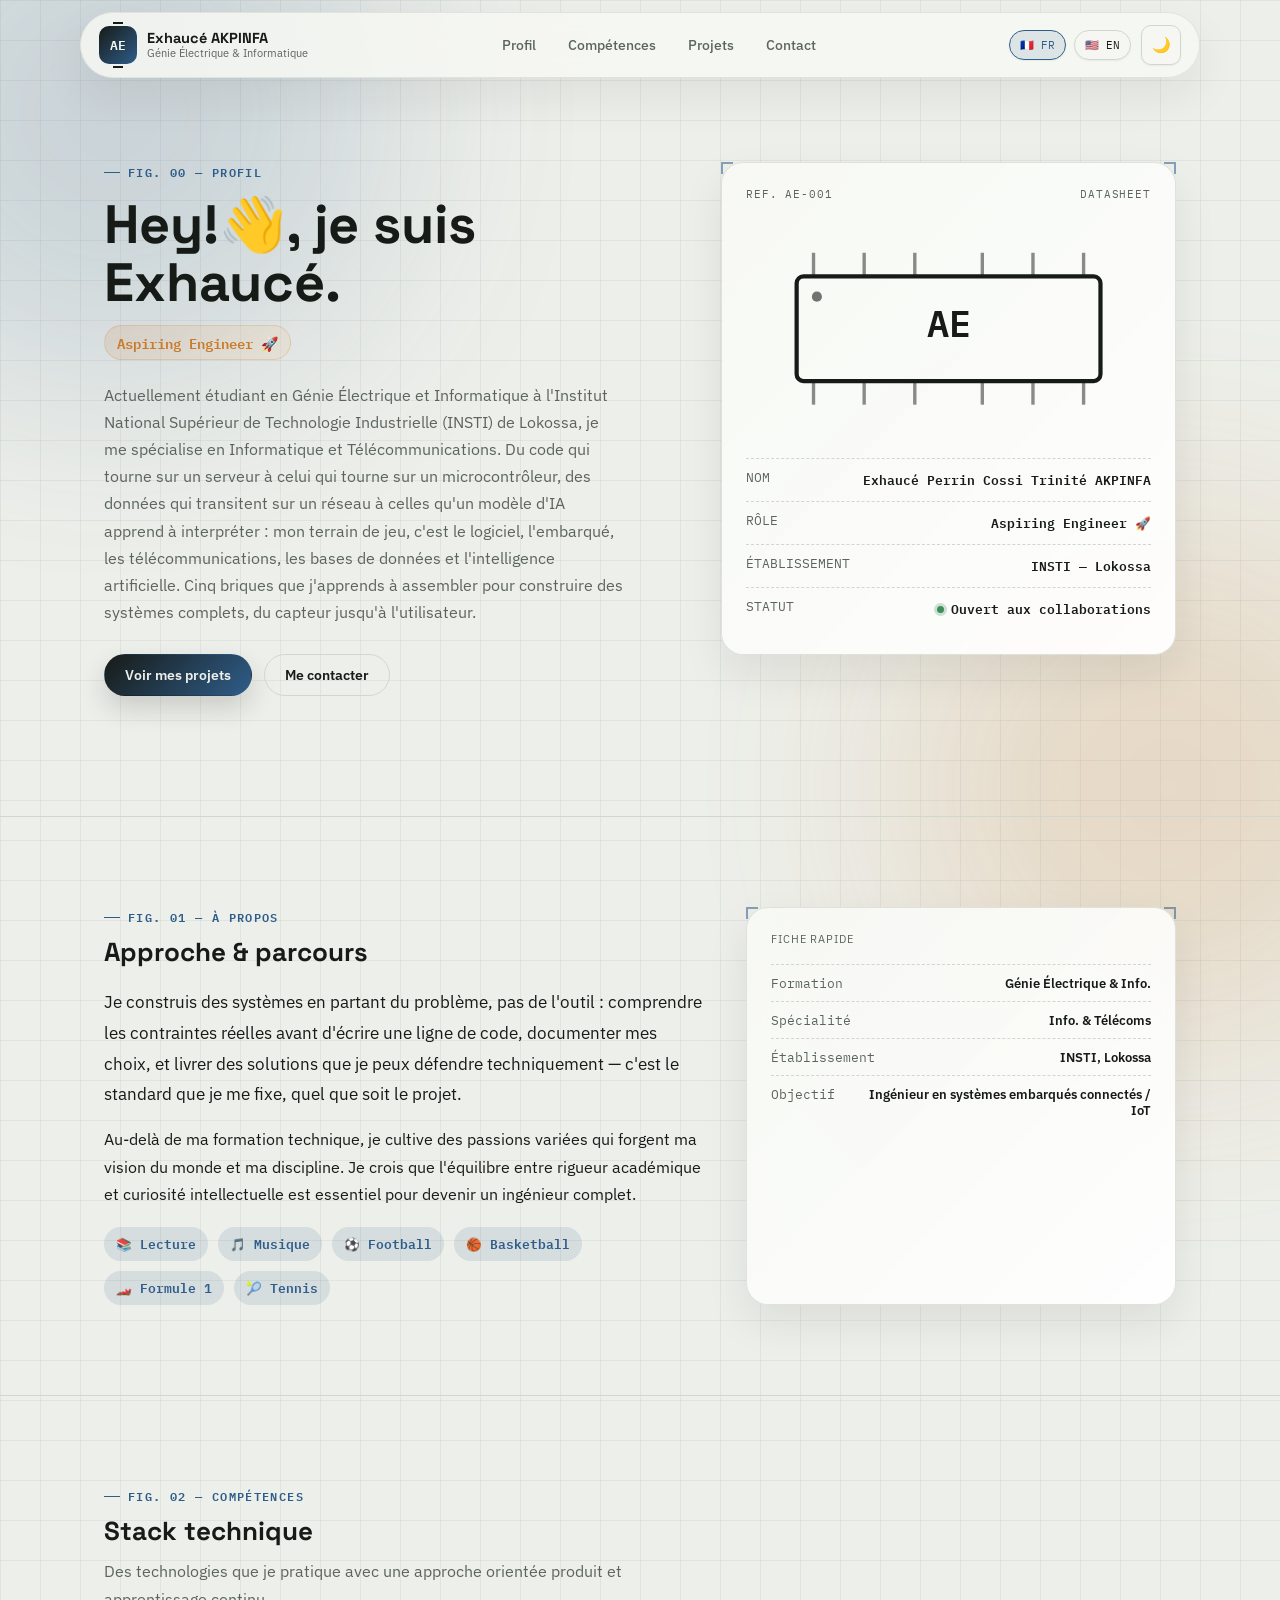
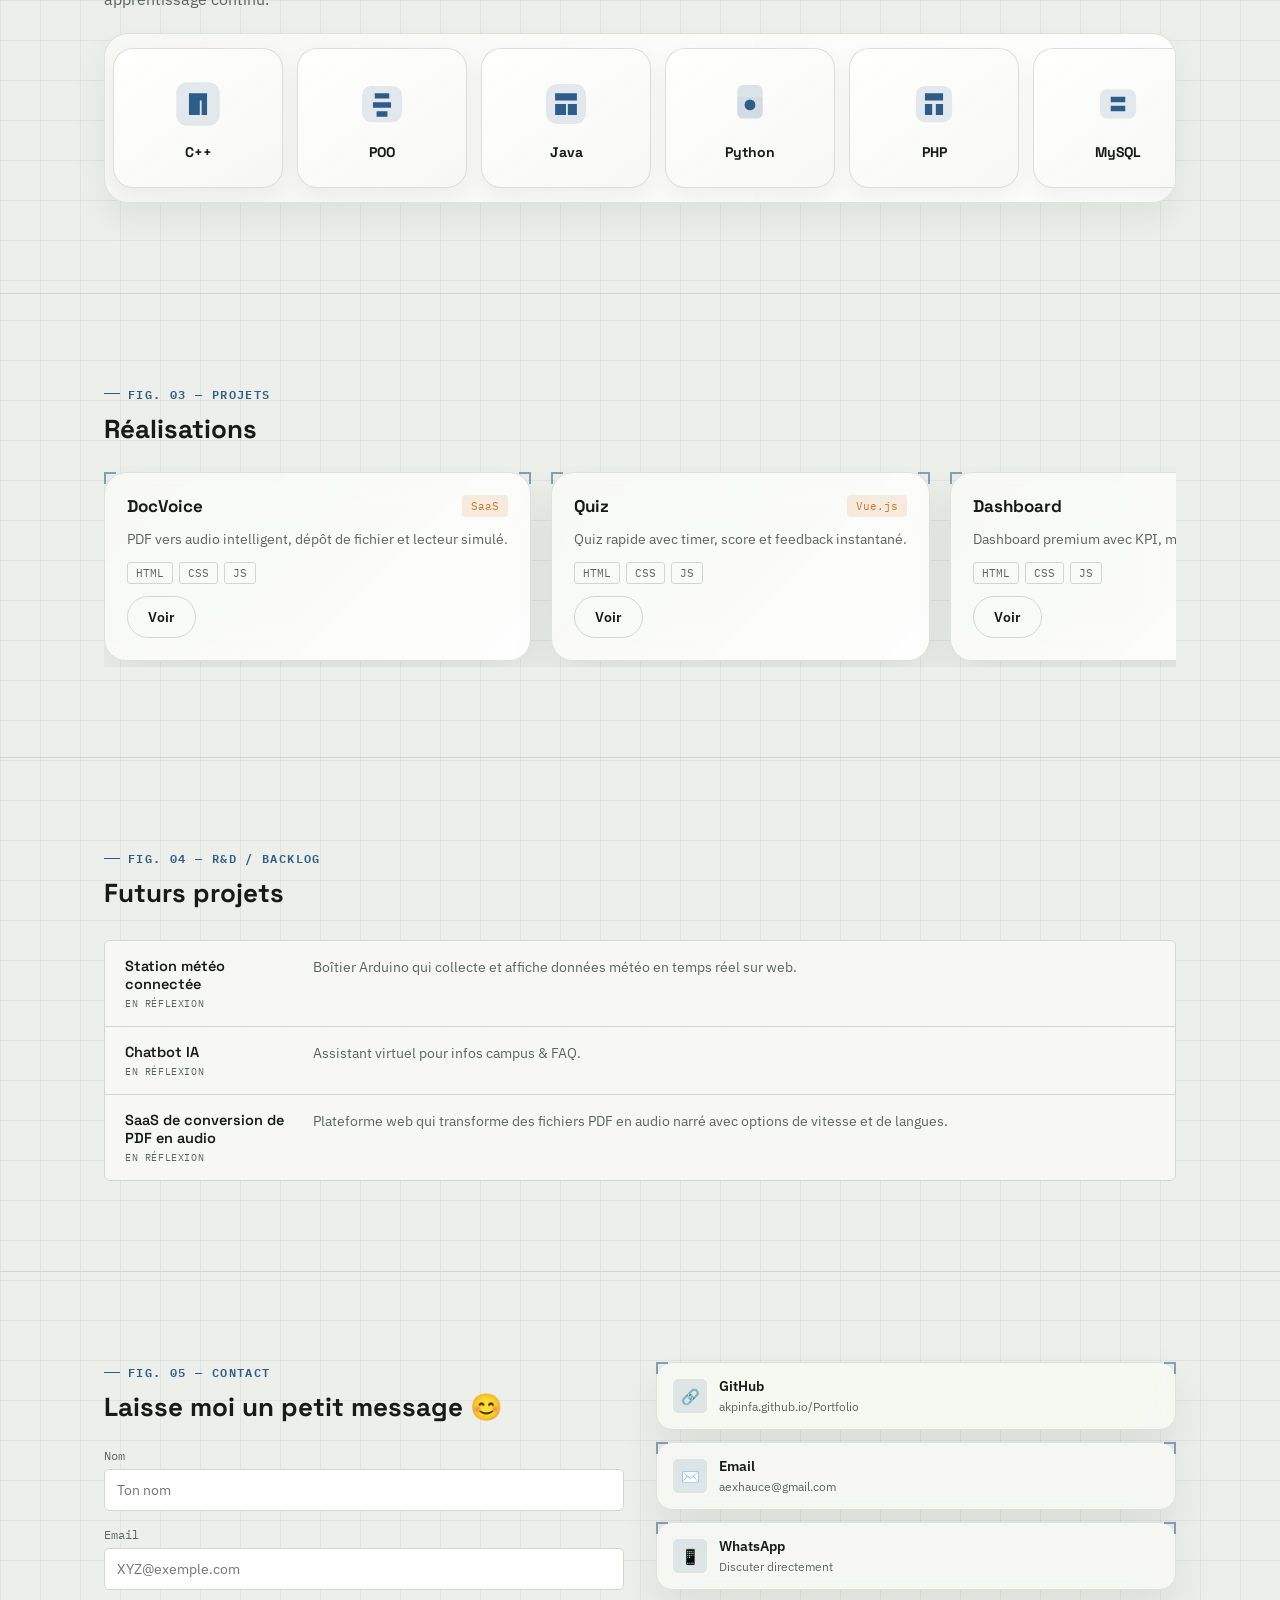
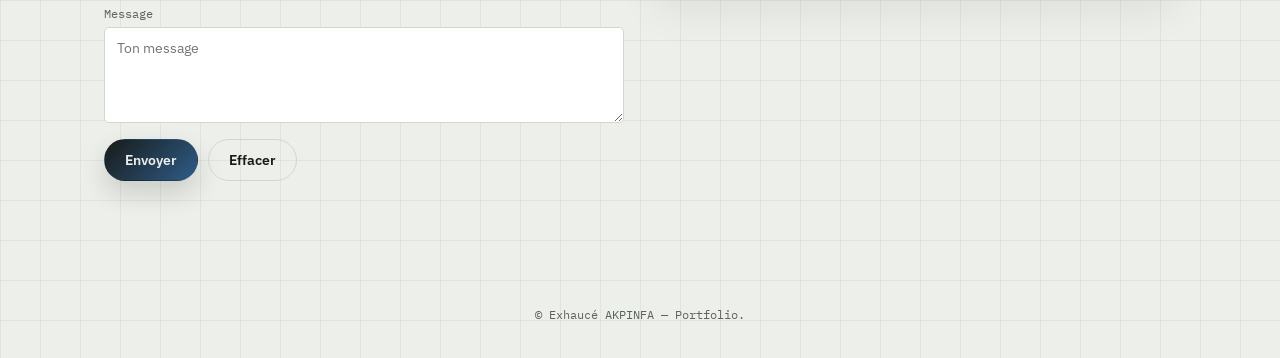
==== commit b7761db3: "Add files via upload" ====
--- a/index.html
+++ b/index.html
@@ -1,4 +1,4 @@
-<!DOCTYPE html>
+﻿<!DOCTYPE html>
 <html lang="fr">
 <head>
 <meta charset="UTF-8" />
@@ -371,4 +371,4 @@
 <script src="script.js"></script>
 
 </body>
-</html>
+</html>
--- a/style.css
+++ b/style.css
@@ -454,4 +454,4 @@
   }
 
   footer{padding:32px 0; text-align:center;}
-  footer p{font-size:12px; color:var(--ink-soft); font-family:'IBM Plex Mono', monospace; margin:4px 0;}
+  footer p{font-size:12px; color:var(--ink-soft); font-family:'IBM Plex Mono', monospace; margin:4px 0;}
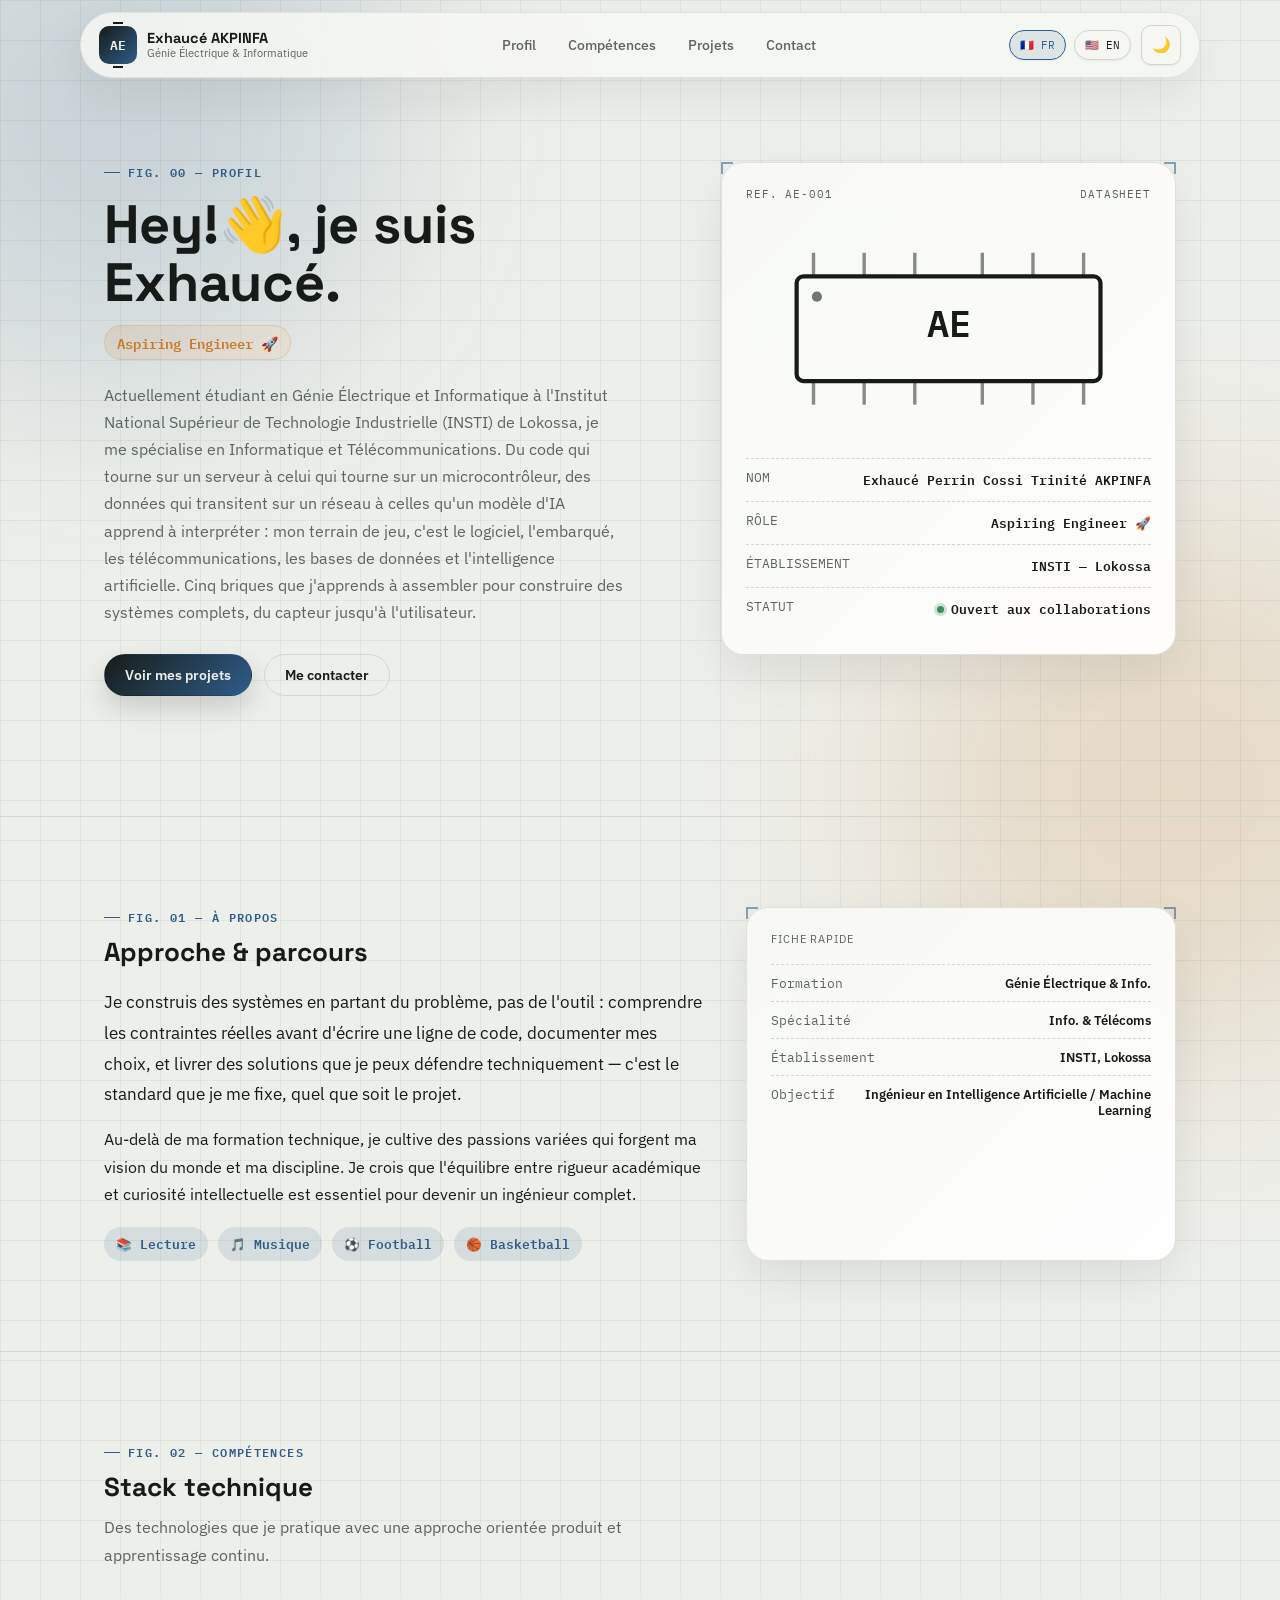
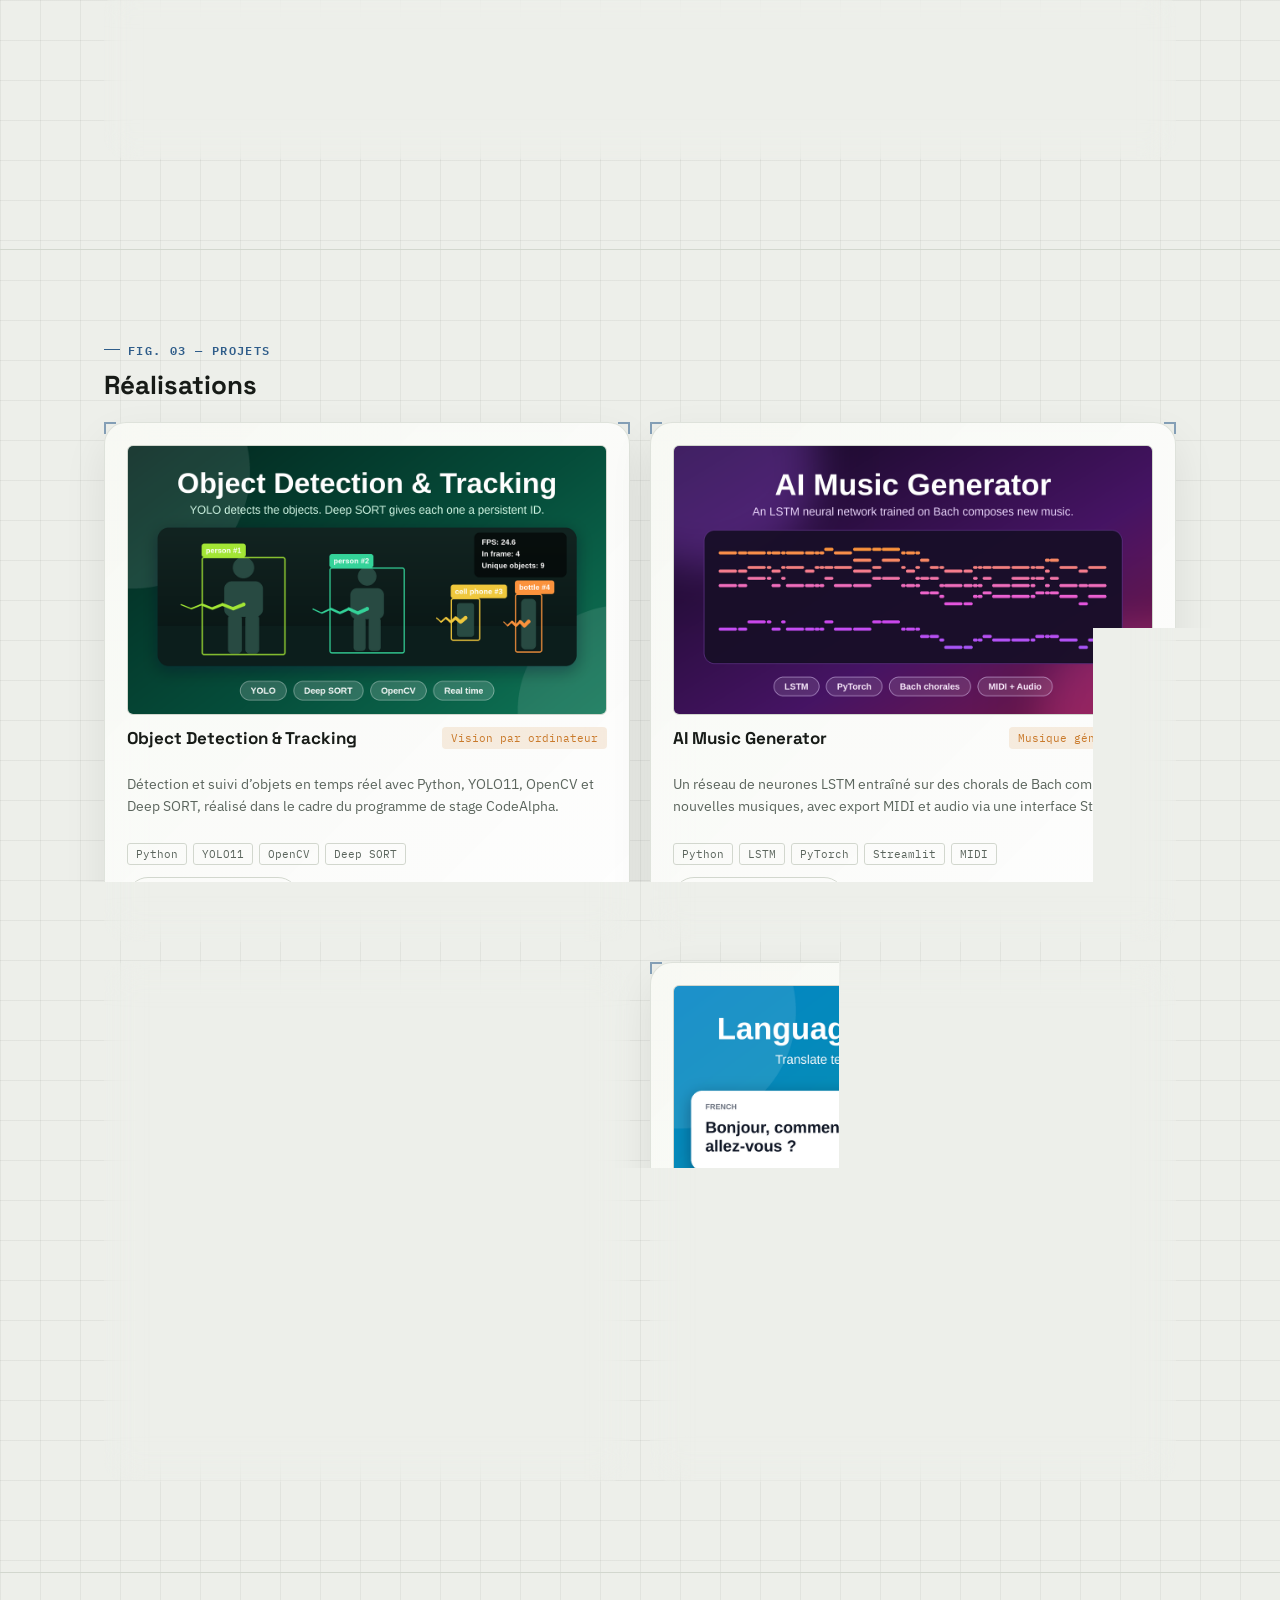
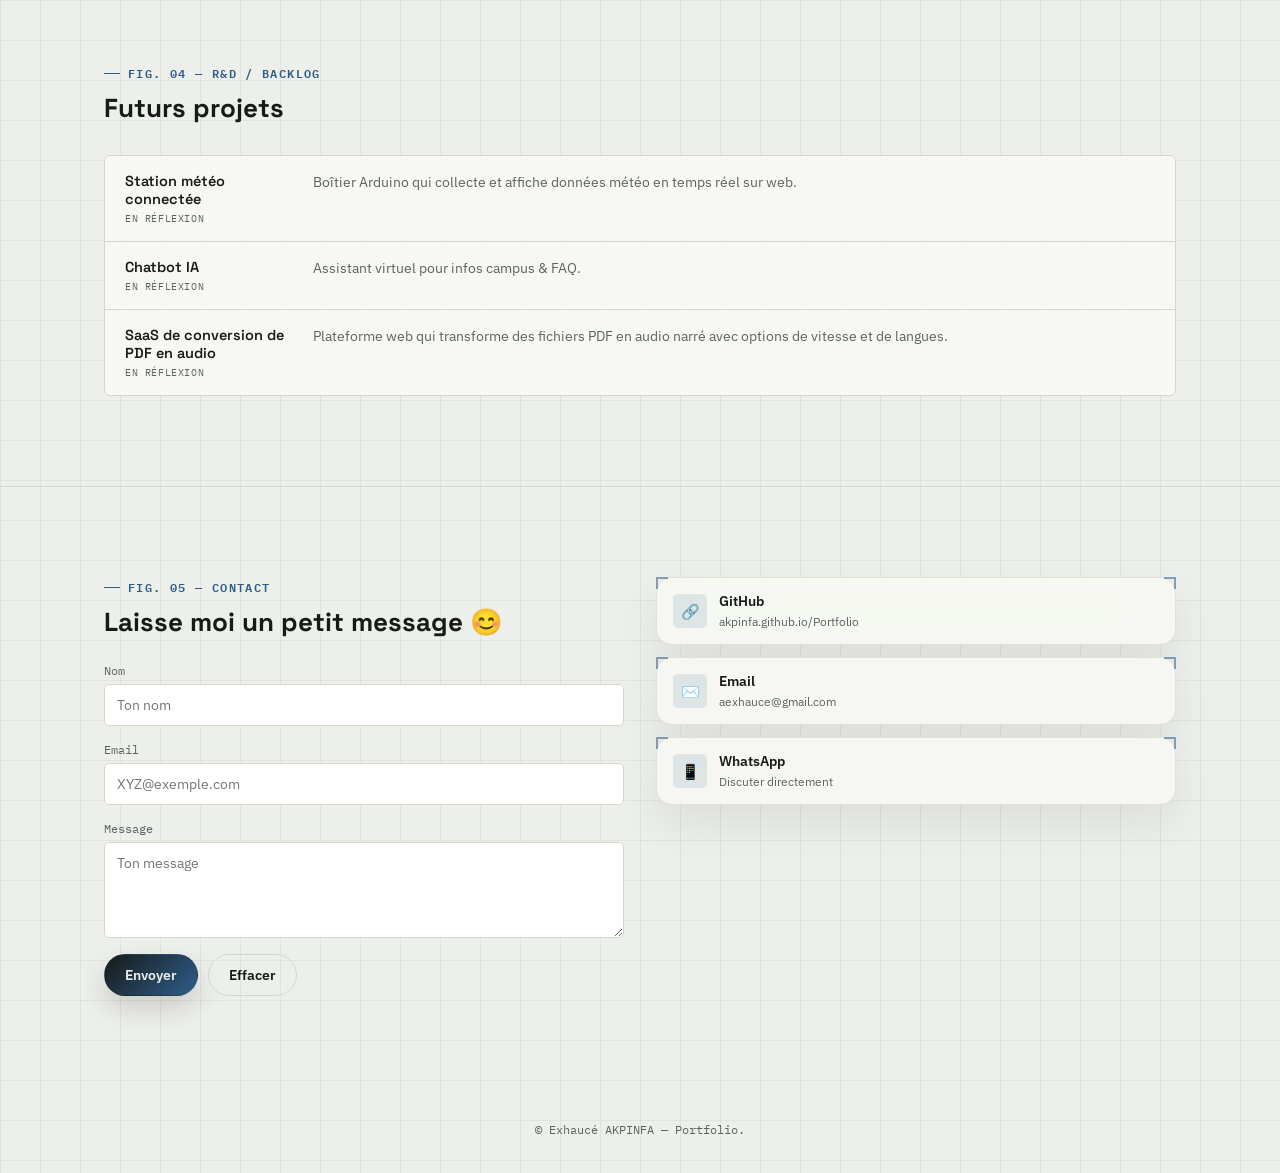
==== commit 002b9ec8: "Mise à jour du portfolio" ====
--- a/index.html
+++ b/index.html
@@ -125,8 +125,7 @@
           <span class="interest-chip">🎵 Musique</span>
           <span class="interest-chip">⚽ Football</span>
           <span class="interest-chip">🏀 Basketball</span>
-          <span class="interest-chip">🏎️ Formule 1</span>
-          <span class="interest-chip">🎾 Tennis</span>
+          
         </div>
       </div>
 
@@ -146,7 +145,7 @@
         </div>
         <div class="datasheet-row">
           <span class="datasheet-key mono" data-i18n="aboutGoal">Objectif</span>
-          <span class="datasheet-val">Ingénieur en systèmes embarqués connectés / IoT</span>
+          <span class="datasheet-val" data-i18n="aboutGoalValue">Ingénieur en Intelligence Artificielle / Machine Learning</span>
         </div>
       </div>
     </div>
@@ -169,6 +168,10 @@
             <div class="skill-pill"><svg viewBox="0 0 64 64" aria-hidden="true"><rect x="10" y="12" width="44" height="40" rx="10" fill="currentColor" opacity="0.12"/><path d="M24 20h16v6H24zM22 30h20v6H22zM26 40h12v6H26z" fill="currentColor"/></svg><span>POO</span></div>
             <div class="skill-pill"><svg viewBox="0 0 64 64" aria-hidden="true"><rect x="10" y="10" width="44" height="44" rx="12" fill="currentColor" opacity="0.12"/><path d="M20 20h24v8H20zM20 32h12v12H20zM34 32h10v12H34z" fill="currentColor"/></svg><span>Java</span></div>
             <div class="skill-pill"><svg viewBox="0 0 64 64" aria-hidden="true"><path d="M18 18c0-4 3-7 7-7h14c4 0 7 3 7 7v6H18z" fill="currentColor" opacity="0.16"/><path d="M18 24h28v18a6 6 0 0 1-6 6H24a6 6 0 0 1-6-6z" fill="currentColor" opacity="0.2"/><circle cx="32" cy="33" r="6" fill="currentColor"/></svg><span>Python</span></div>
+            <div class="skill-pill"><svg viewBox="0 0 64 64" aria-hidden="true"><circle cx="32" cy="32" r="18" fill="currentColor" opacity="0.12"/><circle cx="32" cy="32" r="7" fill="currentColor"/><circle cx="16" cy="18" r="4" fill="currentColor"/><circle cx="48" cy="18" r="4" fill="currentColor"/><circle cx="16" cy="46" r="4" fill="currentColor"/><circle cx="48" cy="46" r="4" fill="currentColor"/></svg><span>Machine Learning</span></div>
+            <div class="skill-pill"><svg viewBox="0 0 64 64" aria-hidden="true"><path d="M32 12v40M12 32h40M18 18l28 28M46 18 18 46" stroke="currentColor" stroke-width="4" stroke-linecap="round"/><circle cx="32" cy="32" r="8" fill="currentColor" opacity="0.2"/></svg><span>Deep Learning</span></div>
+            <div class="skill-pill"><svg viewBox="0 0 64 64" aria-hidden="true"><path d="M32 12 50 22v20L32 52 14 42V22z" fill="currentColor" opacity="0.16"/><path d="M32 20 43 26v12L32 44 21 38V26z" fill="currentColor"/></svg><span>TensorFlow</span></div>
+            <div class="skill-pill"><svg viewBox="0 0 64 64" aria-hidden="true"><path d="M18 18h28v28H18z" fill="currentColor" opacity="0.12"/><path d="M24 28h16M24 36h10" stroke="currentColor" stroke-width="4" stroke-linecap="round"/><circle cx="44" cy="42" r="5" fill="currentColor"/></svg><span>IA générative</span></div>
             <div class="skill-pill"><svg viewBox="0 0 64 64" aria-hidden="true"><rect x="12" y="12" width="40" height="40" rx="10" fill="currentColor" opacity="0.12"/><path d="M22 20h20v8H22zM22 32h8v12h-8zM34 32h8v12h-8z" fill="currentColor"/></svg><span>PHP</span></div>
             <div class="skill-pill"><svg viewBox="0 0 64 64" aria-hidden="true"><rect x="12" y="16" width="40" height="32" rx="8" fill="currentColor" opacity="0.12"/><path d="M24 24h16v6H24zM24 34h16v6H24z" fill="currentColor"/></svg><span>MySQL</span></div>
             <div class="skill-pill"><svg viewBox="0 0 64 64" aria-hidden="true"><path d="M18 18h28a6 6 0 0 1 6 6v16a6 6 0 0 1-6 6H18a6 6 0 0 1-6-6V24a6 6 0 0 1 6-6Z" fill="currentColor" opacity="0.12"/><path d="M22 24v16l10-6 10 6V24" stroke="currentColor" stroke-width="4" fill="none" stroke-linecap="round" stroke-linejoin="round"/></svg><span>Laravel</span></div>
@@ -180,6 +183,10 @@
             <div class="skill-pill"><svg viewBox="0 0 64 64" aria-hidden="true"><rect x="10" y="12" width="44" height="40" rx="10" fill="currentColor" opacity="0.12"/><path d="M24 20h16v6H24zM22 30h20v6H22zM26 40h12v6H26z" fill="currentColor"/></svg><span>POO</span></div>
             <div class="skill-pill"><svg viewBox="0 0 64 64" aria-hidden="true"><rect x="10" y="10" width="44" height="44" rx="12" fill="currentColor" opacity="0.12"/><path d="M20 20h24v8H20zM20 32h12v12H20zM34 32h10v12H34z" fill="currentColor"/></svg><span>Java</span></div>
             <div class="skill-pill"><svg viewBox="0 0 64 64" aria-hidden="true"><path d="M18 18c0-4 3-7 7-7h14c4 0 7 3 7 7v6H18z" fill="currentColor" opacity="0.16"/><path d="M18 24h28v18a6 6 0 0 1-6 6H24a6 6 0 0 1-6-6z" fill="currentColor" opacity="0.2"/><circle cx="32" cy="33" r="6" fill="currentColor"/></svg><span>Python</span></div>
+            <div class="skill-pill"><svg viewBox="0 0 64 64" aria-hidden="true"><circle cx="32" cy="32" r="18" fill="currentColor" opacity="0.12"/><circle cx="32" cy="32" r="7" fill="currentColor"/><circle cx="16" cy="18" r="4" fill="currentColor"/><circle cx="48" cy="18" r="4" fill="currentColor"/><circle cx="16" cy="46" r="4" fill="currentColor"/><circle cx="48" cy="46" r="4" fill="currentColor"/></svg><span>Machine Learning</span></div>
+            <div class="skill-pill"><svg viewBox="0 0 64 64" aria-hidden="true"><path d="M32 12v40M12 32h40M18 18l28 28M46 18 18 46" stroke="currentColor" stroke-width="4" stroke-linecap="round"/><circle cx="32" cy="32" r="8" fill="currentColor" opacity="0.2"/></svg><span>Deep Learning</span></div>
+            <div class="skill-pill"><svg viewBox="0 0 64 64" aria-hidden="true"><path d="M32 12 50 22v20L32 52 14 42V22z" fill="currentColor" opacity="0.16"/><path d="M32 20 43 26v12L32 44 21 38V26z" fill="currentColor"/></svg><span>TensorFlow</span></div>
+            <div class="skill-pill"><svg viewBox="0 0 64 64" aria-hidden="true"><path d="M18 18h28v28H18z" fill="currentColor" opacity="0.12"/><path d="M24 28h16M24 36h10" stroke="currentColor" stroke-width="4" stroke-linecap="round"/><circle cx="44" cy="42" r="5" fill="currentColor"/></svg><span>IA générative</span></div>
             <div class="skill-pill"><svg viewBox="0 0 64 64" aria-hidden="true"><rect x="12" y="12" width="40" height="40" rx="10" fill="currentColor" opacity="0.12"/><path d="M22 20h20v8H22zM22 32h8v12h-8zM34 32h8v12h-8z" fill="currentColor"/></svg><span>PHP</span></div>
             <div class="skill-pill"><svg viewBox="0 0 64 64" aria-hidden="true"><rect x="12" y="16" width="40" height="32" rx="8" fill="currentColor" opacity="0.12"/><path d="M24 24h16v6H24zM24 34h16v6H24z" fill="currentColor"/></svg><span>MySQL</span></div>
             <div class="skill-pill"><svg viewBox="0 0 64 64" aria-hidden="true"><path d="M18 18h28a6 6 0 0 1 6 6v16a6 6 0 0 1-6 6H18a6 6 0 0 1-6-6V24a6 6 0 0 1 6-6Z" fill="currentColor" opacity="0.12"/><path d="M22 24v16l10-6 10 6V24" stroke="currentColor" stroke-width="4" fill="none" stroke-linecap="round" stroke-linejoin="round"/></svg><span>Laravel</span></div>
@@ -200,79 +207,58 @@
           <h2 class="section-title" data-i18n="projectsTitle">Réalisations</h2>
         </div>
       </div>
-      <div class="projects-marquee">
-        <div class="projects-track">
-          <div class="projects-group">
-            <div class="spec-card project-card" id="project-demo-1">
-              <div class="project-top">
-                <div class="project-name" data-i18n="project1Name">DocVoice</div>
-                <span class="project-stack-badge" data-i18n="project1Badge">SaaS / Audio</span>
-              </div>
-              <div class="project-desc" data-i18n="project1Desc">Mini-SaaS transformant des PDF en audio intelligent : dépôt animé, lecteur simulé, onglets Résumé/Fiches/Quiz/Chat IA et bibliothèque filtrable.</div>
-              <div class="tag-row">
-                <span class="tag">HTML</span><span class="tag">CSS</span><span class="tag">JS</span>
-              </div>
-              <a href="https://akpinfa.github.io/Portfolio/calculatrice.html" target="_blank" rel="noopener" class="btn btn-ghost demo-btn">Voir</a>
-            </div>
-            <div class="spec-card project-card" id="project-demo-2">
-              <div class="project-top">
-                <div class="project-name" data-i18n="project2Name">Quiz App</div>
-                <span class="project-stack-badge">Vue.js</span>
-              </div>
-              <div class="project-desc" data-i18n="project2Desc">Quiz interactif avec minuterie, retour instantané et suivi du score pour une expérience d’apprentissage engageante.</div>
-              <div class="tag-row">
-                <span class="tag">HTML</span><span class="tag">CSS</span><span class="tag">JS</span>
-              </div>
-              <a href="https://akpinfa.github.io/Portfolio/quiz.html" target="_blank" rel="noopener" class="btn btn-ghost demo-btn">Voir</a>
-            </div>
-            <div class="spec-card project-card" id="project-demo-3">
-              <div class="project-top">
-                <div class="project-name" data-i18n="project3Name">Dashboard</div>
-                <span class="project-stack-badge">Analytics</span>
-              </div>
-              <div class="project-desc" data-i18n="project3Desc">Dashboard premium avec KPI, mini-graphes et sidebar.</div>
-              <div class="tag-row">
-                <span class="tag">HTML</span><span class="tag">CSS</span><span class="tag">JS</span>
-              </div>
-              <a href="https://akpinfa.github.io/Portfolio/Hello.html" target="_blank" rel="noopener" class="btn btn-ghost demo-btn">Voir</a>
-            </div>
-          </div>
-          <div class="projects-group" aria-hidden="true">
-            <div class="spec-card project-card" id="project-demo-1-copy">
-              <div class="project-top">
-                <div class="project-name" data-i18n="project1Name">DocVoice</div>
-                <span class="project-stack-badge" data-i18n="project1Badge">SaaS</span>
-              </div>
-              <div class="project-desc" data-i18n="project1Desc">PDF vers audio intelligent, dépôt de fichier et lecteur simulé.</div>
-              <div class="tag-row">
-                <span class="tag">HTML</span><span class="tag">CSS</span><span class="tag">JS</span>
-              </div>
-              <a href="https://akpinfa.github.io/Portfolio/Saas.html" target="_blank" rel="noopener" class="btn btn-ghost demo-btn">Voir</a>
-            </div>
-            <div class="spec-card project-card" id="project-demo-2-copy">
-              <div class="project-top">
-                <div class="project-name" data-i18n="project2Name">Quiz</div>
-                <span class="project-stack-badge">Vue.js</span>
-              </div>
-              <div class="project-desc" data-i18n="project2Desc">Quiz rapide avec timer, score et feedback instantané.</div>
-              <div class="tag-row">
-                <span class="tag">HTML</span><span class="tag">CSS</span><span class="tag">JS</span>
-              </div>
-              <a href="https://akpinfa.github.io/Portfolio/quiz.html" target="_blank" rel="noopener" class="btn btn-ghost demo-btn">Voir</a>
-            </div>
-            <div class="spec-card project-card" id="project-demo-3-copy">
-              <div class="project-top">
-                <div class="project-name" data-i18n="project3Name">Dashboard</div>
-                <span class="project-stack-badge">Analytics</span>
-              </div>
-              <div class="project-desc" data-i18n="project3Desc">Dashboard premium avec KPI, mini-graphes et sidebar.</div>
-              <div class="tag-row">
-                <span class="tag">HTML</span><span class="tag">CSS</span><span class="tag">JS</span>
-              </div>
-              <a href="https://akpinfa.github.io/Portfolio/Hello.html" target="_blank" rel="noopener" class="btn btn-ghost demo-btn">Voir</a>
-            </div>
-          </div>
-        </div>
+      <div class="project-grid">
+        <article class="spec-card project-card">
+          <img class="project-image" src="images/banner_detection.png" alt="Capture du projet de détection et suivi d’objets en temps réel">
+          <div class="project-top">
+            <h3 class="project-name" data-i18n="projectDetectionName">Object Detection &amp; Tracking</h3>
+            <span class="project-stack-badge" data-i18n="projectDetectionBadge">Vision par ordinateur</span>
+          </div>
+          <p class="project-desc" data-i18n="projectDetectionDesc">Détection et suivi d’objets en temps réel avec Python, YOLO11, OpenCV et Deep SORT, réalisé dans le cadre du programme de stage CodeAlpha.</p>
+          <div class="tag-row">
+            <span class="tag">Python</span><span class="tag">YOLO11</span><span class="tag">OpenCV</span><span class="tag">Deep SORT</span>
+          </div>
+          <a href="https://github.com/AKPINFA/CodeAlpha_ObjectDetection" target="_blank" rel="noopener noreferrer" class="btn btn-ghost demo-btn" data-i18n="projectGithubButton">Voir le dépôt GitHub</a>
+        </article>
+
+        <article class="spec-card project-card">
+          <img class="project-image" src="images/banner_music.png" alt="Capture du générateur de musique par intelligence artificielle">
+          <div class="project-top">
+            <h3 class="project-name" data-i18n="projectMusicName">AI Music Generator</h3>
+            <span class="project-stack-badge" data-i18n="projectMusicBadge">Musique générative</span>
+          </div>
+          <p class="project-desc" data-i18n="projectMusicDesc">Un réseau de neurones LSTM entraîné sur des chorals de Bach compose de nouvelles musiques, avec export MIDI et audio via une interface Streamlit.</p>
+          <div class="tag-row">
+            <span class="tag">Python</span><span class="tag">LSTM</span><span class="tag">PyTorch</span><span class="tag">Streamlit</span><span class="tag">MIDI</span>
+          </div>
+          <a href="https://github.com/AKPINFA/CodeAlpha_MusicGeneration" target="_blank" rel="noopener noreferrer" class="btn btn-ghost demo-btn" data-i18n="projectGithubButton">Voir le dépôt GitHub</a>
+        </article>
+
+        <article class="spec-card project-card">
+          <img class="project-image" src="images/banner_chatbot.png" alt="Capture de l’interface du chatbot FAQ">
+          <div class="project-top">
+            <h3 class="project-name" data-i18n="projectFaqName">FAQ Chatbot</h3>
+            <span class="project-stack-badge" data-i18n="projectFaqBadge">Traitement du langage</span>
+          </div>
+          <p class="project-desc" data-i18n="projectFaqDesc">Un chatbot FAQ basé sur le traitement automatique du langage naturel, avec NLTK, TF-IDF et la similarité cosinus dans une interface Streamlit.</p>
+          <div class="tag-row">
+            <span class="tag">Python</span><span class="tag">NLTK</span><span class="tag">TF-IDF</span><span class="tag">Cosine similarity</span><span class="tag">Streamlit</span>
+          </div>
+          <a href="https://github.com/AKPINFA/CodeAlpha_FAQChatbot" target="_blank" rel="noopener noreferrer" class="btn btn-ghost demo-btn" data-i18n="projectGithubButton">Voir le dépôt GitHub</a>
+        </article>
+
+        <article class="spec-card project-card">
+          <img class="project-image" src="images/banner_translator.png" alt="Capture de l’outil de traduction multilingue">
+          <div class="project-top">
+            <h3 class="project-name" data-i18n="projectLanguageName">Language Translation Tool</h3>
+            <span class="project-stack-badge" data-i18n="projectLanguageBadge">Traduction</span>
+          </div>
+          <p class="project-desc" data-i18n="projectLanguageDesc">Une application web pour traduire du texte dans plus de 130 langues, avec des onglets multilingues et une synthèse vocale masculine ou féminine.</p>
+          <div class="tag-row">
+            <span class="tag">130+ langues</span><span class="tag">Onglets multilingues</span><span class="tag">Text-to-speech</span>
+          </div>
+          <a href="https://github.com/AKPINFA/CodeAlpha_LanguageTranslationTool" target="_blank" rel="noopener noreferrer" class="btn btn-ghost demo-btn" data-i18n="projectGithubButton">Voir le dépôt GitHub</a>
+        </article>
       </div>
     </div>
   </section>
--- a/style.css
+++ b/style.css
@@ -365,21 +365,17 @@
   @keyframes marquee{
     from{transform:translateX(0);} to{transform:translateX(-50%);} 
   }
-  @keyframes marqueeProjects{
-    from{transform:translateX(0);} to{transform:translateX(-50%);} 
-  }
   @media (prefers-reduced-motion: reduce){
-    .marquee-track, .projects-track{animation:none;}
+    .marquee-track{animation:none;}
   }
 
   /* ---------- Projects ---------- */
-  .projects-marquee{overflow:hidden; padding:6px 0;}
-  .projects-track{display:flex; width:max-content; gap:20px; animation:marqueeProjects 24s linear infinite;}
-  .projects-group{display:flex; gap:20px;}
-  .project-card{padding:22px; display:flex; flex-direction:column; gap:12px; min-width:280px; transition:transform .25s ease, box-shadow .25s ease, border-color .25s ease;}
+  .project-grid{display:grid; grid-template-columns:repeat(2, minmax(0, 1fr)); gap:20px;}
+  .project-card{padding:22px; display:flex; flex-direction:column; gap:12px; min-width:0; transition:transform .25s ease, box-shadow .25s ease, border-color .25s ease;}
   .project-card:hover{transform:translateY(-4px); border-color:var(--accent); box-shadow:0 20px 35px rgba(23,27,23,0.12);}
+  .project-image{display:block; width:100%; aspect-ratio:16 / 9; object-fit:cover; border:1px solid var(--line); border-radius:var(--radius);}
   .project-top{display:flex; justify-content:space-between; align-items:flex-start; gap:10px;}
-  .project-name{font-family:'Space Grotesk', sans-serif; font-weight:700; font-size:17px;}
+  .project-name{font-family:'Space Grotesk', sans-serif; font-weight:700; font-size:17px; margin:0;}
   .project-stack-badge{
     font-family:'IBM Plex Mono', monospace; font-size:10.5px;
     color:var(--accent2); background:var(--accent2-soft);
@@ -391,6 +387,9 @@
     font-family:'IBM Plex Mono', monospace; font-size:10.5px;
     padding:3px 8px; border:1px solid var(--line); border-radius:3px;
     color:var(--ink-soft);
+  }
+  @media (max-width:760px){
+    .project-grid{grid-template-columns:1fr;}
   }
 
   /* ---------- Backlog / futurs projets ---------- */
